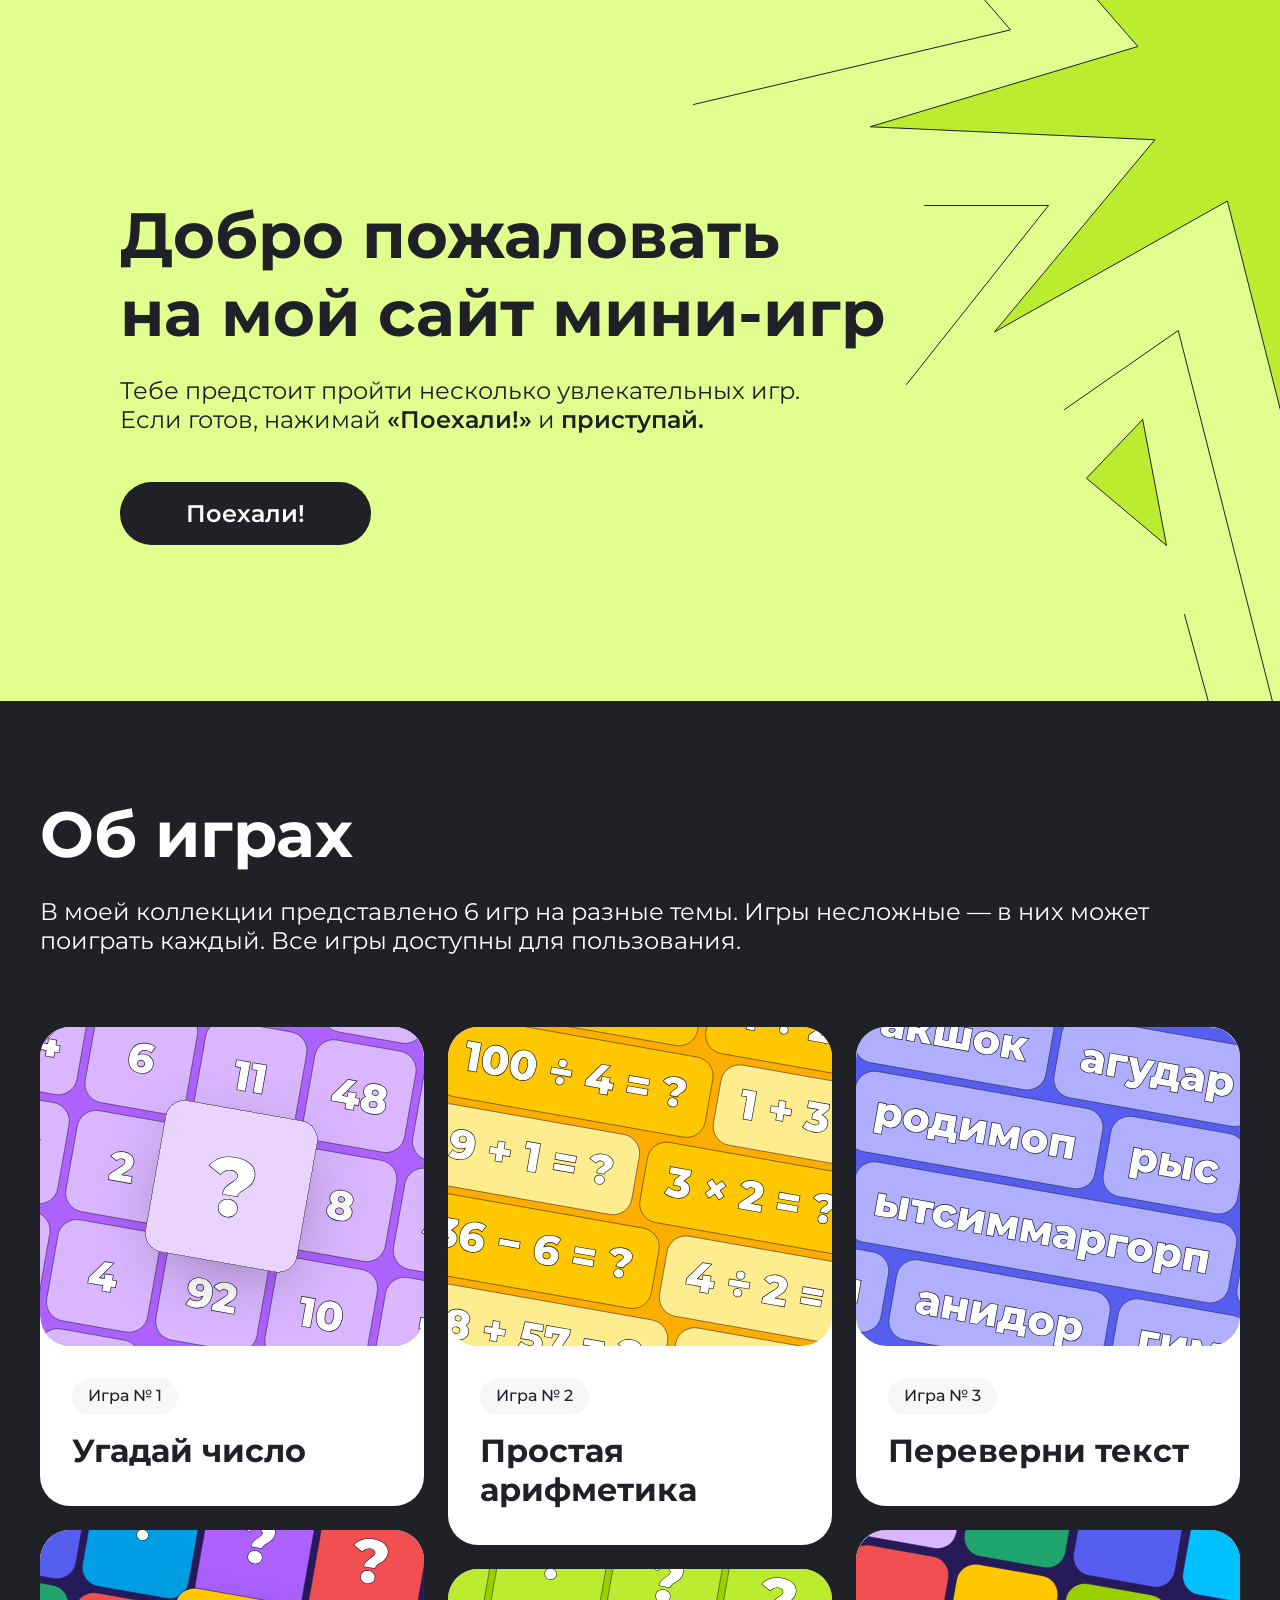
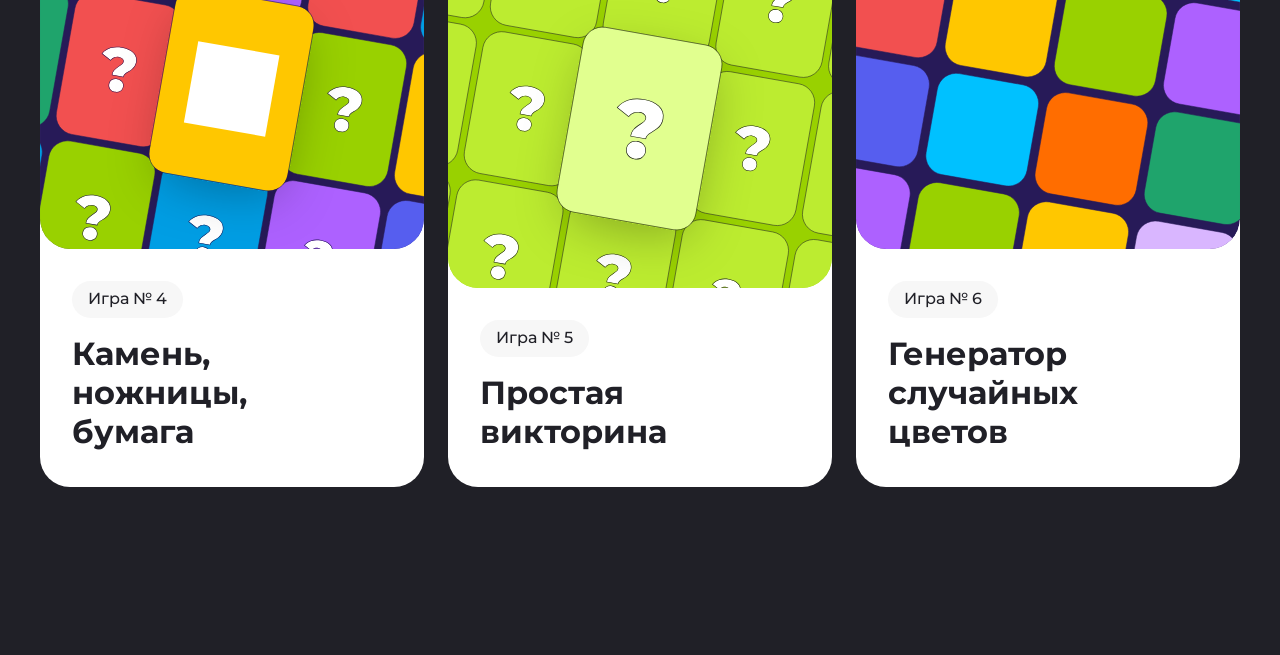
==== index.html @ 5fd83a8b "Add hero and games sections layout" ====
<!doctype html>
<html lang="ru">
  <head>
    <meta charset="UTF-8" />
    <meta name="viewport" content="width=device-width, initial-scale=1.0" />
    <link rel="preconnect" href="https://fonts.googleapis.com" />
    <link rel="preconnect" href="https://fonts.gstatic.com" crossorigin />
    <link href="https://fonts.googleapis.com/css2?family=Montserrat:ital,wght@0,100..900;1,100..900&display=swap" rel="stylesheet" />
    <title>Мини-игры</title>
    <link rel="stylesheet" href="./style.css" />
  </head>
  <body>
    <main>
      <section class="hero">
        <div class="hero__container">
          <h1 class="hero__title">
            Добро пожаловать
            <br />
            на мой сайт мини-игр
          </h1>
          <p class="hero__text">
            Тебе предстоит пройти несколько увлекательных игр. Если готов, нажимай
            <span class="hero__text-accent">«Поехали!»</span>
            и
            <span class="hero__text-accent">приступай.</span>
          </p>
          <a href="#games" class="hero__button">Поехали!</a>
        </div>
      </section>

      <section class="games" id="games">
        <div class="games__container content-center">
          <h2 class="games__title">Об играх</h2>
          <p class="games__description">В моей коллекции представлено 6 игр на разные темы. Игры несложные — в них может поиграть каждый. Все игры доступны для пользования.</p>

          <ul class="games__list">
            <li class="games__item">
              <a href="#game-1" class="games__card">
                <img src="./img/game-1.svg" alt="Угадай число" class="games__card-image" />
                <div class="games__card-info">
                  <p class="games__card-number">Игра № 1</p>
                  <h3 class="games__card-title">Угадай число</h3>
                </div>
              </a>
            </li>

            <li class="games__item">
              <a href="#game-4" class="games__card">
                <img src="./img/game-4.svg" alt="Камень, ножницы, бумага" class="games__card-image" />
                <div class="games__card-info">
                  <p class="games__card-number">Игра № 4</p>
                  <h3 class="games__card-title">
                    Камень,
                    <br />
                    ножницы,
                    <br />
                    бумага
                  </h3>
                </div>
              </a>
            </li>

            <li class="games__item">
              <a href="#game-2" class="games__card">
                <img src="./img/game-2.svg" alt="Простая арифметика" class="games__card-image" />
                <div class="games__card-info">
                  <p class="games__card-number">Игра № 2</p>
                  <h3 class="games__card-title">Простая арифметика</h3>
                </div>
              </a>
            </li>

            <li class="games__item">
              <a href="#game-5" class="games__card">
                <img src="./img/game-5.svg" alt="Простая викторина" class="games__card-image" />
                <div class="games__card-info">
                  <p class="games__card-number">Игра № 5</p>
                  <h3 class="games__card-title">Простая викторина</h3>
                </div>
              </a>
            </li>

            <li class="games__item">
              <a href="#game-3" class="games__card">
                <img src="./img/game-3.svg" alt="Переверни текст" class="games__card-image" />
                <div class="games__card-info">
                  <p class="games__card-number">Игра № 3</p>
                  <h3 class="games__card-title">Переверни текст</h3>
                </div>
              </a>
            </li>

            <li class="games__item">
              <a href="#game-6" class="games__card">
                <img src="./img/game-6.svg" alt="Генератор случайных цветов" class="games__card-image" />
                <div class="games__card-info">
                  <p class="games__card-number">Игра № 6</p>
                  <h3 class="games__card-title">
                    Генератор
                    <br />
                    случайных
                    <br />
                    цветов
                  </h3>
                </div>
              </a>
            </li>
          </ul>
        </div>
      </section>
    </main>
  </body>
</html>
---- style.css ----
@charset "UTF-8";
html {
  scroll-behavior: smooth;
}

* {
  margin: 0;
  padding: 0;
  box-sizing: border-box;
}

body {
  font-family: "Montserrat", Arial, sans-serif;
}

button, input, select, textarea {
  font: inherit;
}

/* Центрирует контент по горизонтали с макс. шириной 1200px */
.content-center {
  padding-left: calc(50% - 600px);
  padding-right: calc(50% - 600px);
}

.hero {
  background-color: #E1FF8F;
  background-image: url(./img/hero-decor.svg);
  background-repeat: no-repeat;
  background-position: right center;
  background-size: auto;
}
.hero__container {
  padding-top: 196px;
  padding-bottom: 156px;
  padding-left: 120px;
}
.hero__title {
  font-weight: 700;
  font-size: 64px;
  color: #202027;
  margin-bottom: 24px;
}
.hero__text {
  font-weight: 400;
  font-size: 24px;
  color: #202027;
  margin-bottom: 48px;
  max-width: 700px;
}
.hero__text-accent {
  font-weight: 600;
}
.hero__button {
  text-decoration: none;
  display: inline-block;
  font-weight: 600;
  font-size: 24px;
  color: #FFFFFF;
  border-radius: 60px;
  background-color: #202027;
  padding: 16px 65px;
  border: 1px solid transparent;
  transition: background-color 0.3s, color 0.3s;
}
.hero__button:hover {
  background-color: #FFFFFF;
  color: #202027;
  border: 1px solid #202027;
}

.games {
  background-color: #202027;
}
.games__container {
  padding-top: 94px;
  padding-bottom: 144px;
}
.games__title {
  font-weight: 700;
  font-size: 64px;
  color: #FFFFFF;
  margin-bottom: 24px;
}
.games__description {
  font-weight: 400;
  font-size: 24px;
  color: #FFFFFF;
  margin-bottom: 72px;
}
.games__list {
  list-style: none;
  -moz-columns: 3;
       columns: 3;
  -moz-column-gap: 24px;
       column-gap: 24px;
}
.games__item {
  border-radius: 30px;
  background-color: #FFFFFF;
  overflow: hidden;
  transition: transform 0.3s;
  margin-bottom: 24px;
  -moz-column-break-inside: avoid;
       break-inside: avoid;
}
.games__item:hover {
  transform: scale(1.05);
}
.games__card {
  text-decoration: none;
  color: inherit;
  display: block;
}
.games__card-image {
  width: 100%;
  display: block;
}
.games__card-info {
  margin: 32px 32px 36px;
}
.games__card-number {
  font-weight: 500;
  font-size: 16px;
  color: #202027;
  background-color: #F7F7F7;
  border-radius: 54px;
  padding: 8px 16px 10px;
  margin-bottom: 16px;
  display: inline-block;
}
.games__card-title {
  font-weight: 700;
  font-size: 32px;
  color: #202027;
}/*# sourceMappingURL=style.css.map */
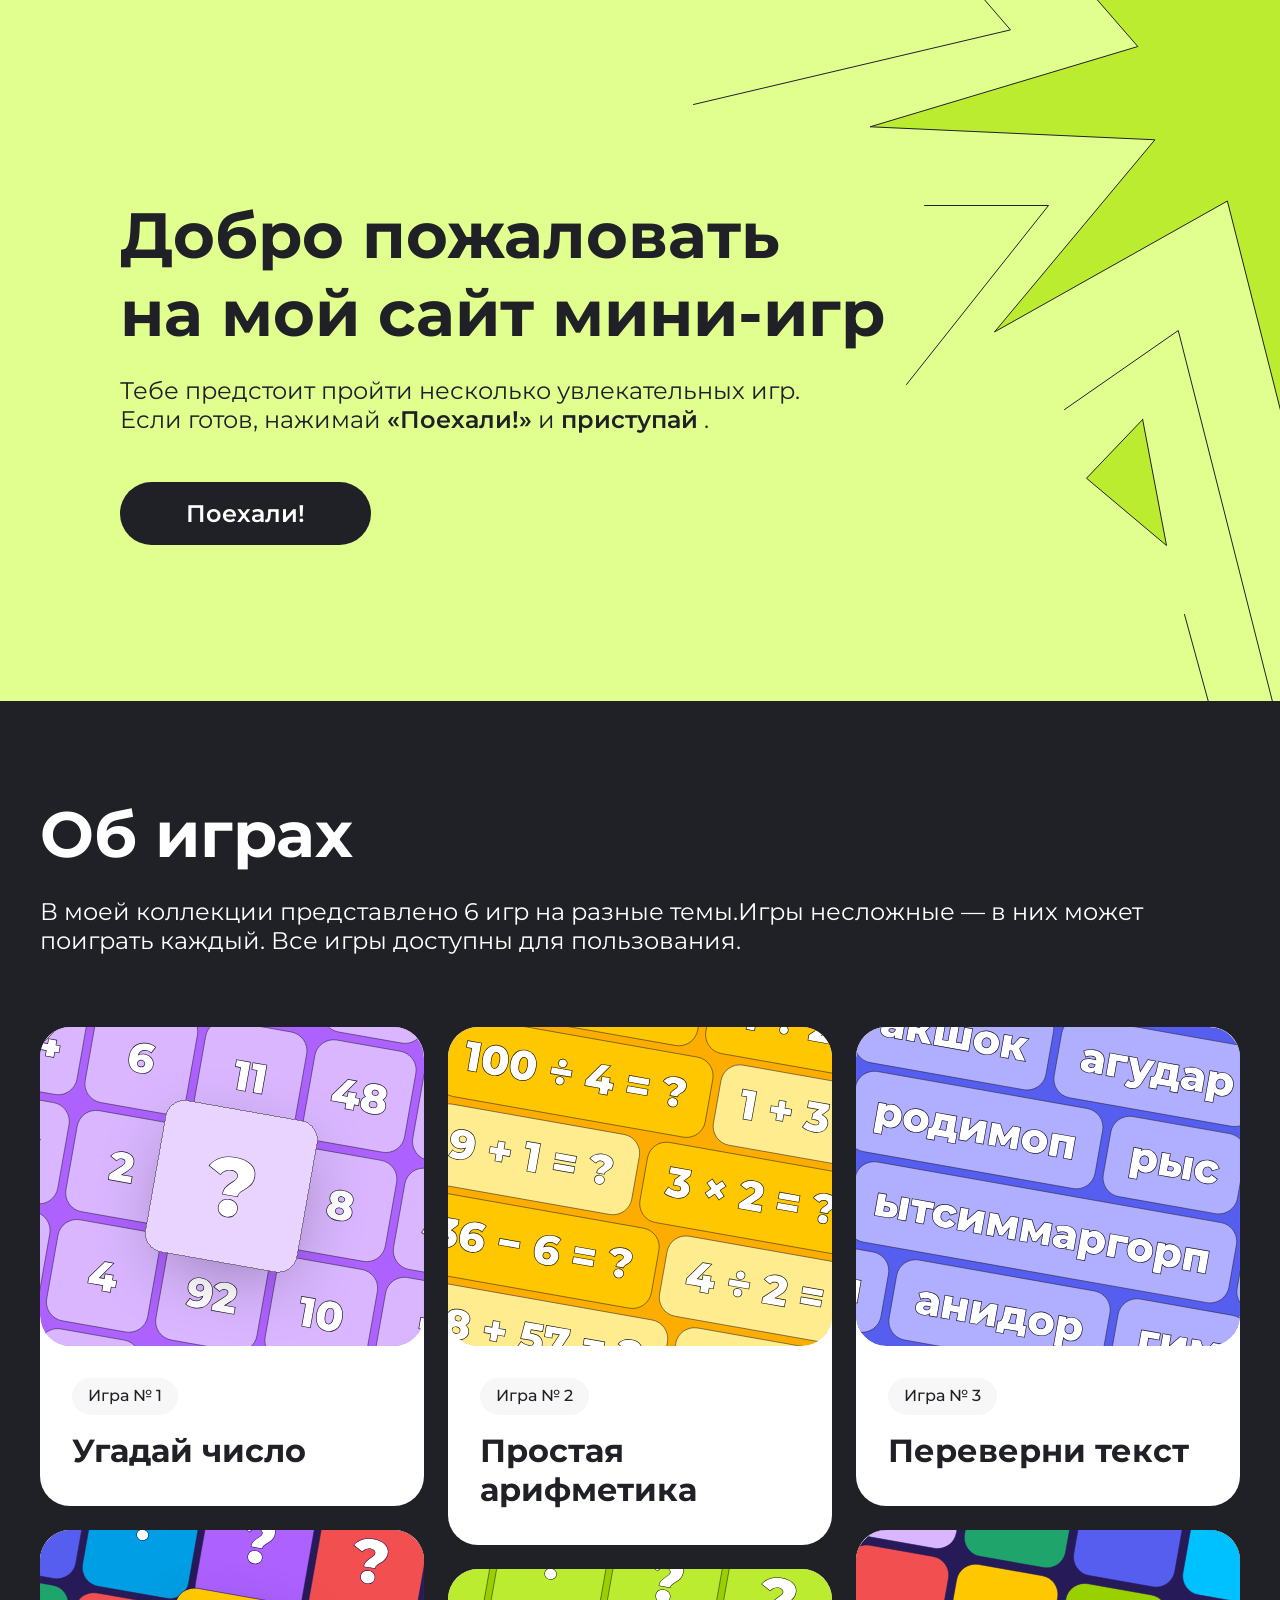
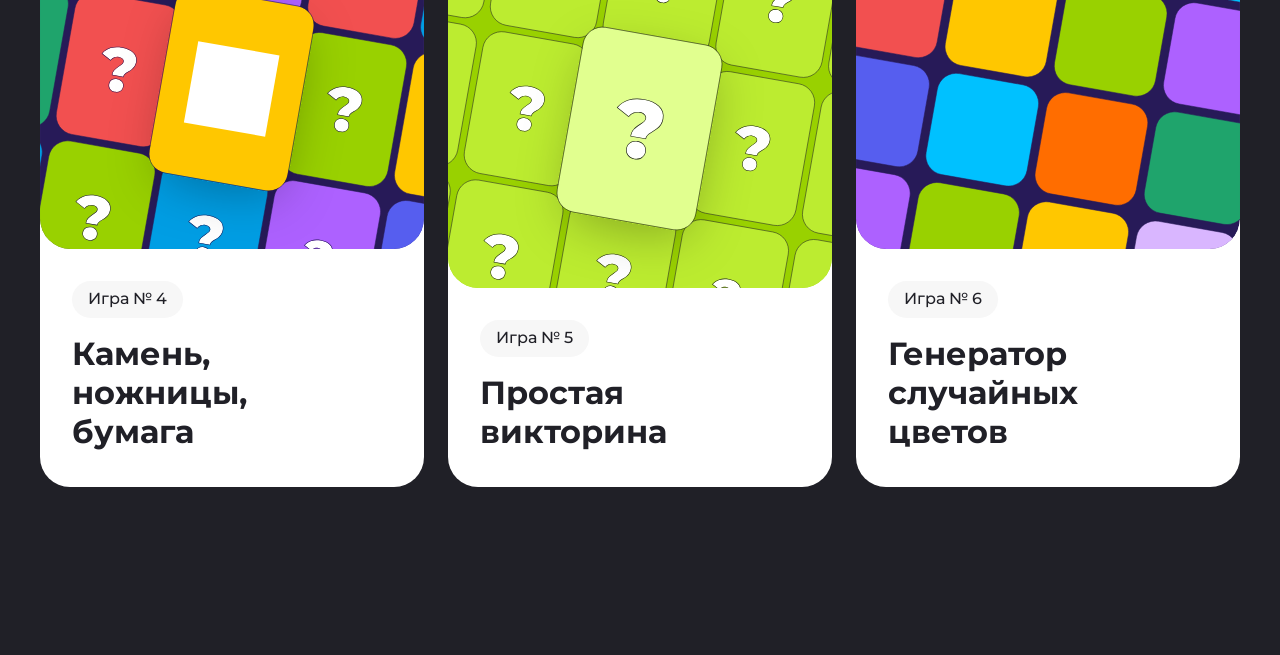
==== commit f1afeab1: "dd hw-2: mobile layout and JS tasks" ====
--- a/index.html
+++ b/index.html
@@ -22,7 +22,8 @@
             Тебе предстоит пройти несколько увлекательных игр. Если готов, нажимай
             <span class="hero__text-accent">«Поехали!»</span>
             и
-            <span class="hero__text-accent">приступай.</span>
+            <span class="hero__text-accent">приступай</span>
+            .
           </p>
           <a href="#games" class="hero__button">Поехали!</a>
         </div>
@@ -31,8 +32,7 @@
       <section class="games" id="games">
         <div class="games__container content-center">
           <h2 class="games__title">Об играх</h2>
-          <p class="games__description">В моей коллекции представлено 6 игр на разные темы. -Игры несложные — в них может поиграть каждый. Все игры доступны для пользования.</p>
+          <p class="games__description">В моей коллекции представлено 6 игр на разные темы.Игры несложные — в них может поиграть каждый. Все игры доступны для пользования.</p>
 
           <ul class="games__list">
             <li class="games__item">
--- a/style.css
+++ b/style.css
@@ -133,4 +133,40 @@
   font-weight: 700;
   font-size: 32px;
   color: #202027;
+}
+
+@media (max-width: 640px) {
+  .hero {
+    background-image: none;
+  }
+  .hero__container {
+    padding-top: 147px;
+    padding-bottom: 182px;
+    padding-left: 10px;
+    padding-right: 10px;
+    text-align: center;
+  }
+  .hero__title {
+    font-size: 40px;
+    max-width: 262px;
+    text-align: center;
+    margin-left: auto;
+    margin-right: auto;
+    line-height: 100%;
+  }
+  .hero__text {
+    font-size: 16px;
+    max-width: 296px;
+    margin: 0 auto 36px;
+    text-align: center;
+    line-height: 100%;
+  }
+  .hero__button {
+    font-size: 16px;
+    padding: 16px 28px;
+    width: 285px;
+  }
+  .games {
+    display: none;
+  }
 }/*# sourceMappingURL=style.css.map */
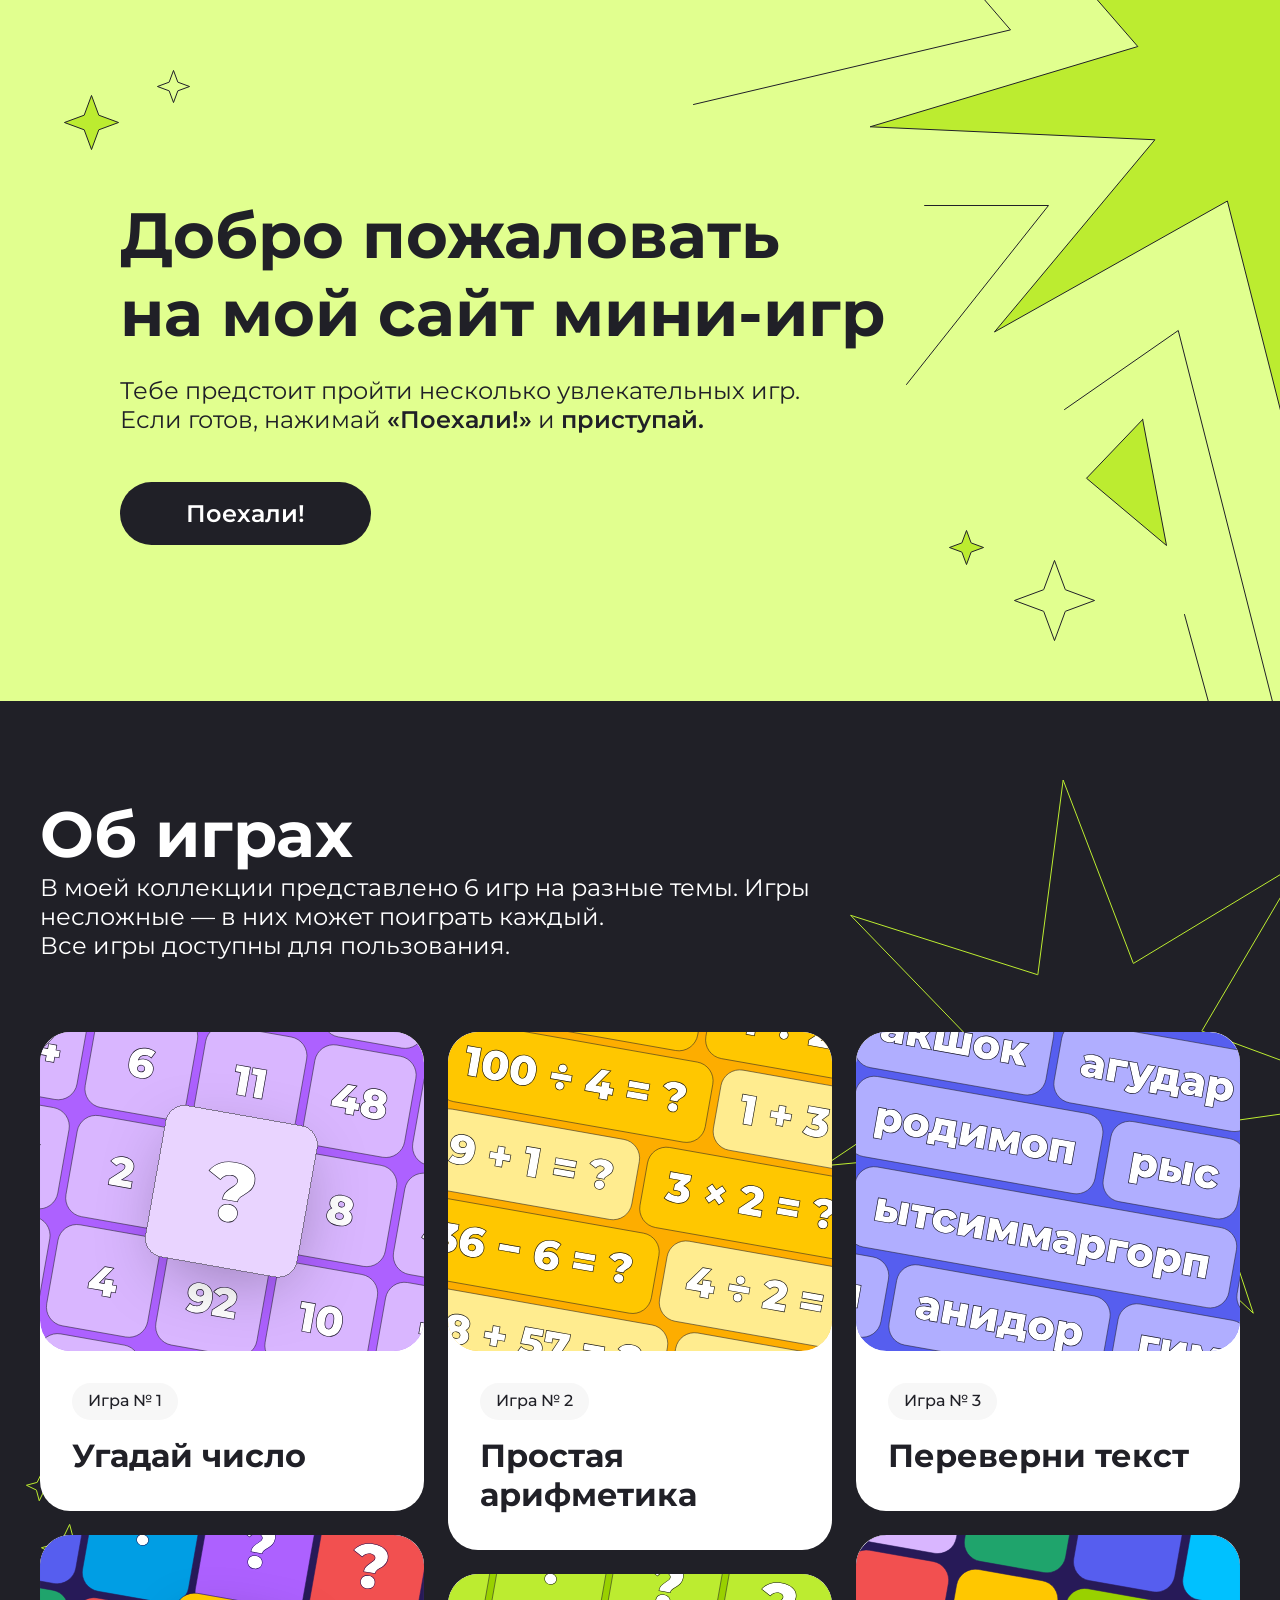
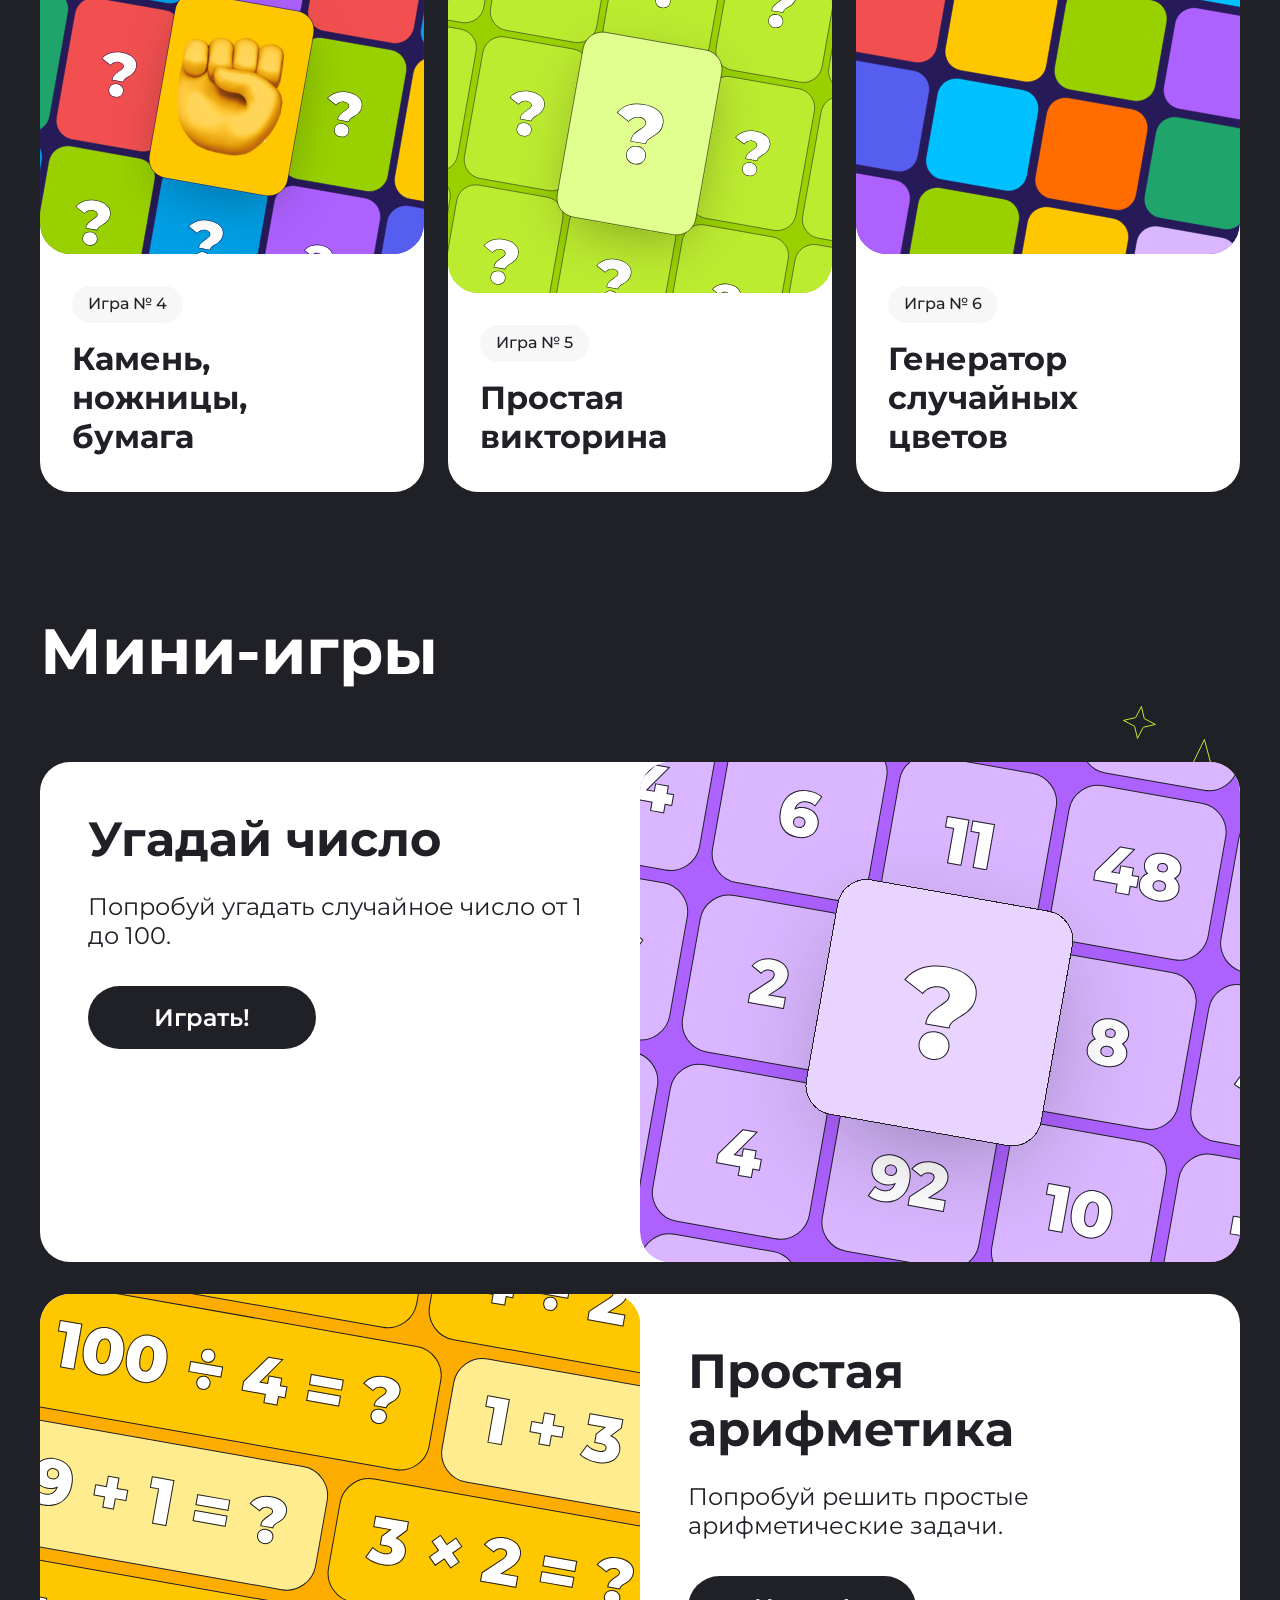
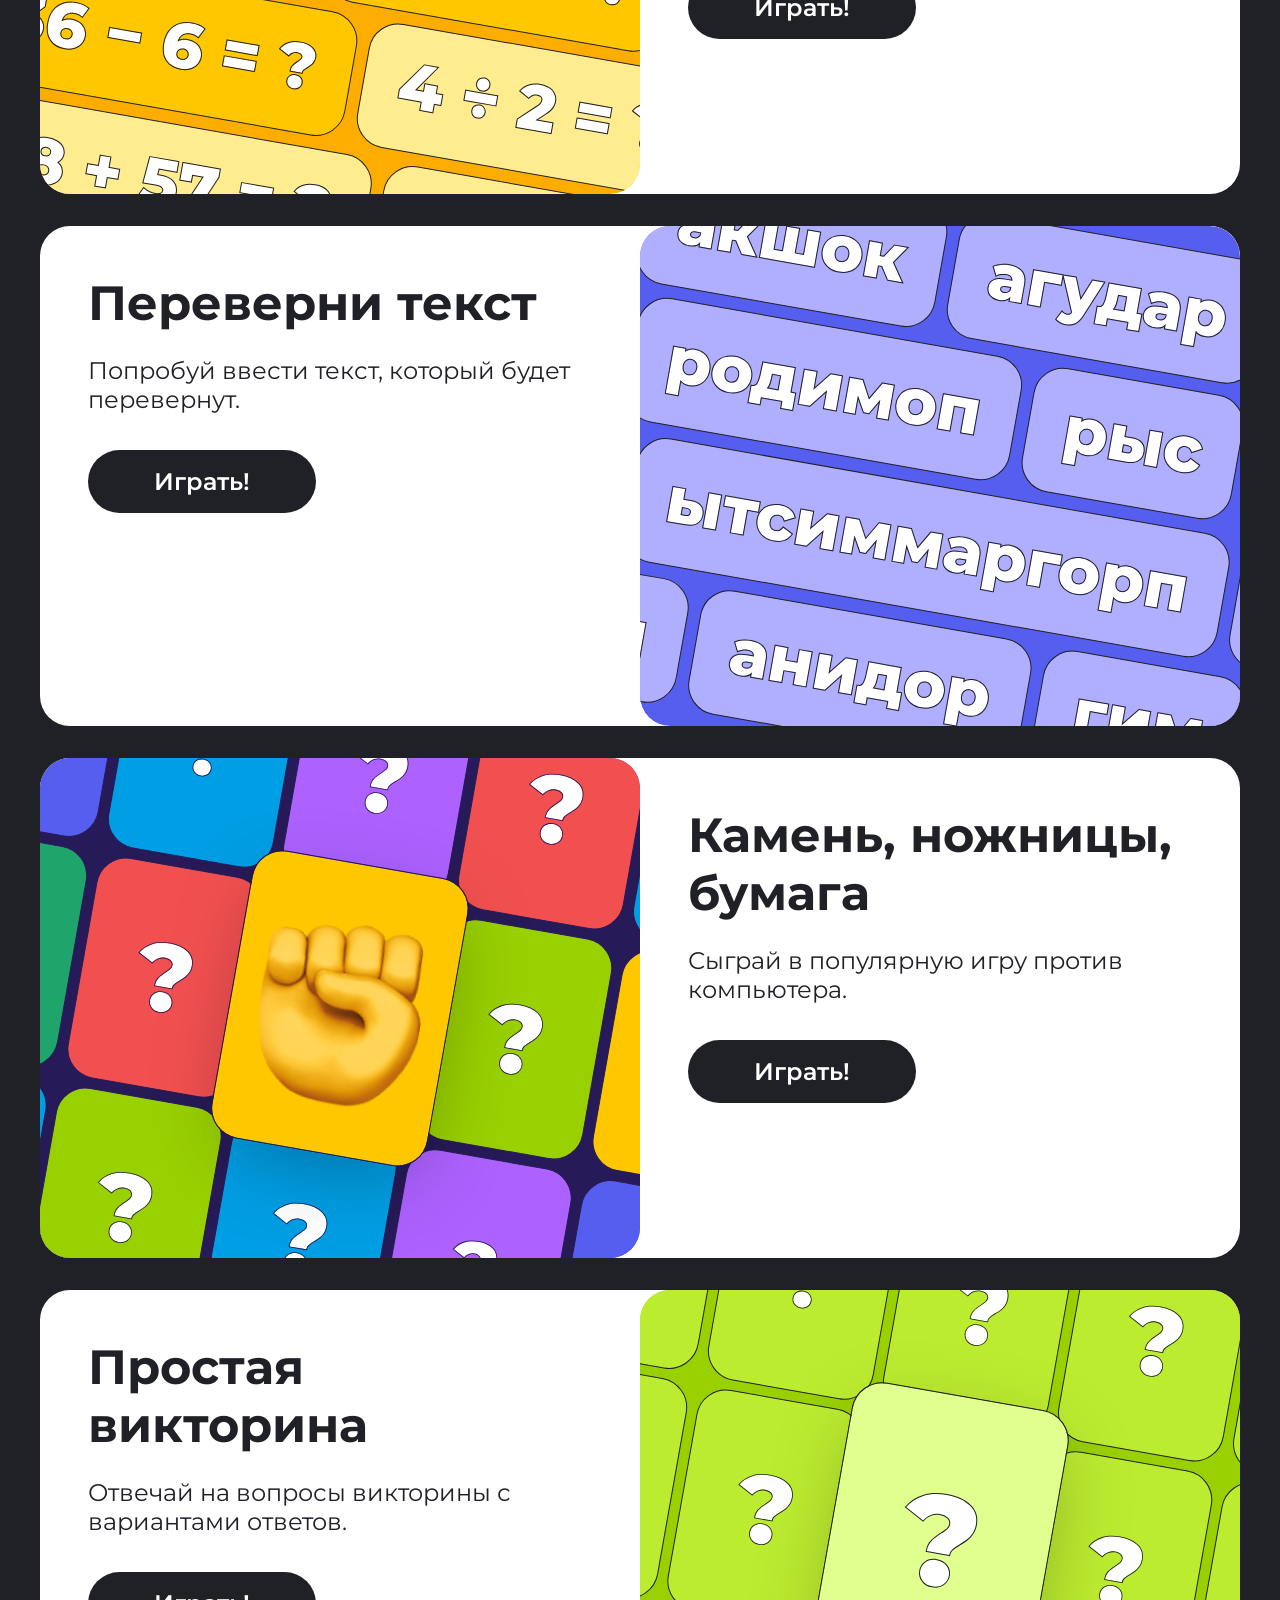
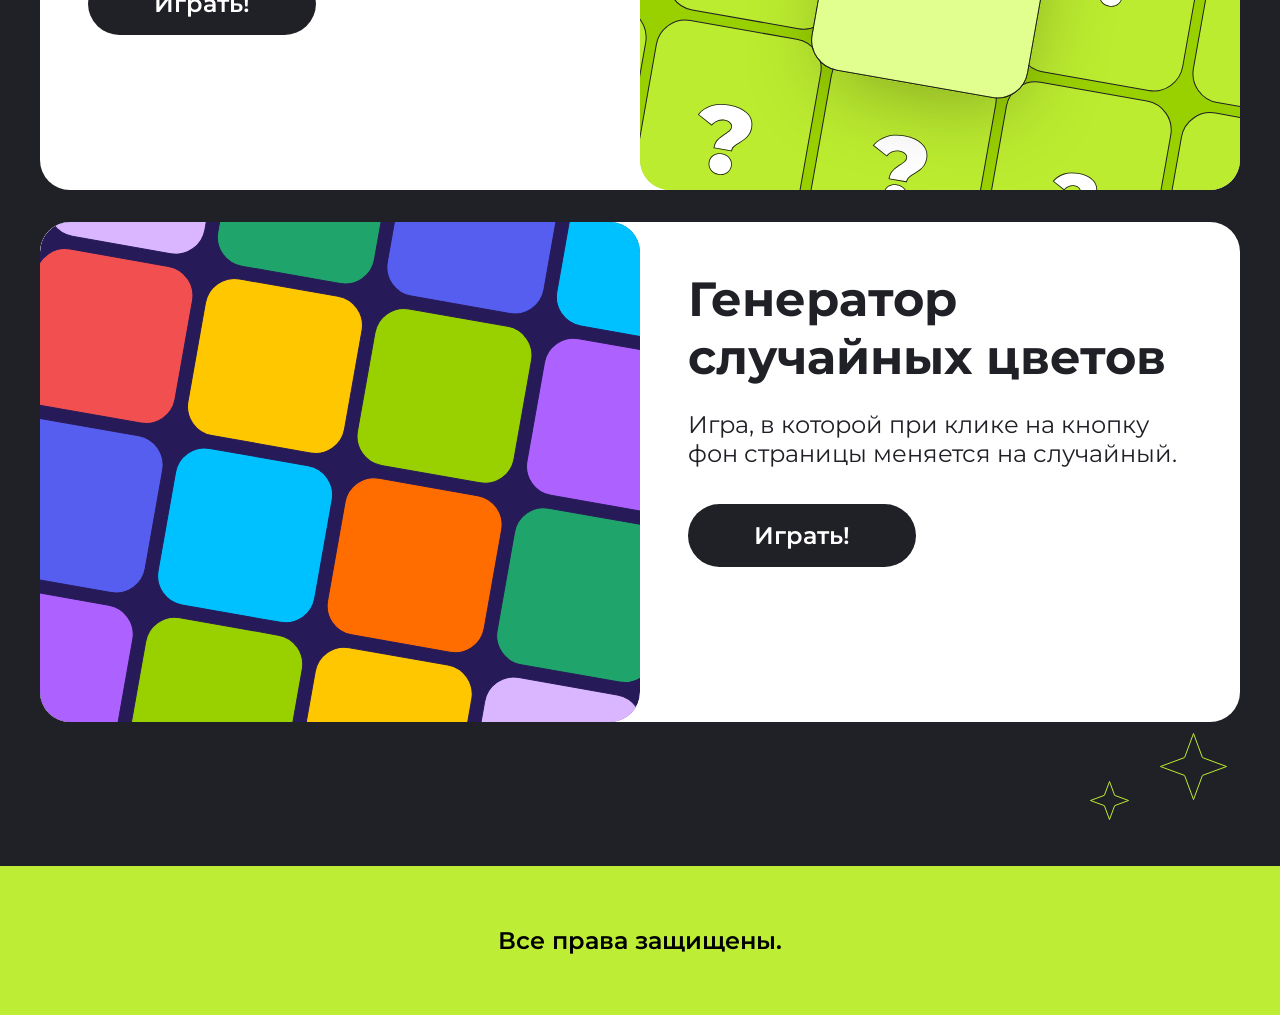
==== commit db5bb2ed: "Add mini-games, footer, decor and JS tasks" ====
--- a/index.html
+++ b/index.html
@@ -12,6 +12,10 @@
   <body>
     <main>
       <section class="hero">
+        <img src="./img/hero-star-top1.svg" class="hero__star hero__star--top-1" alt="" />
+        <img src="./img/hero-star-top2.svg" class="hero__star hero__star--top-2" alt="" />
+        <img src="./img/hero-star-bottom1.svg" class="hero__star hero__star--bottom-1" alt="" />
+        <img src="./img/hero-star-bottom2.svg" class="hero__star hero__star--bottom-2" alt="" />
         <div class="hero__container">
           <h1 class="hero__title">
             Добро пожаловать
@@ -22,17 +26,23 @@
             Тебе предстоит пройти несколько увлекательных игр. Если готов, нажимай
             <span class="hero__text-accent">«Поехали!»</span>
             и
-            <span class="hero__text-accent">приступай</span>
-            .
+            <span class="hero__text-accent">приступай.</span>
           </p>
-          <a href="#games" class="hero__button">Поехали!</a>
+          <a href="#games" class="button">Поехали!</a>
         </div>
       </section>
 
       <section class="games" id="games">
+        <img src="./img/games-star-big.svg" class="games__star games__star--big" alt="" />
+        <img src="./img/games-star-1.svg" class="games__star games__star--small-1" alt="" />
+        <img src="./img/games-star-2.svg" class="games__star games__star--small-2" alt="" />
         <div class="games__container content-center">
           <h2 class="games__title">Об играх</h2>
-          <p class="games__description">В моей коллекции представлено 6 игр на разные темы.Игры несложные — в них может поиграть каждый. Все игры доступны для пользования.</p>
+          <p class="games__description">
+            В моей коллекции представлено 6 игр на разные темы. Игры несложные — в них может поиграть каждый.
+            <br />
+            Все игры доступны для пользования.
+          </p>
 
           <ul class="games__list">
             <li class="games__item">
@@ -48,6 +58,7 @@
             <li class="games__item">
               <a href="#game-4" class="games__card">
                 <img src="./img/game-4.svg" alt="Камень, ножницы, бумага" class="games__card-image" />
+                <img src="./img/fist.png" alt="" class="fist fist--games">
                 <div class="games__card-info">
                   <p class="games__card-number">Игра № 4</p>
                   <h3 class="games__card-title">
@@ -105,10 +116,92 @@
                   </h3>
                 </div>
               </a>
+            </li>
+          </ul>
+        </div>
+      </section>
+
+      <section class="mini-games">
+        <img src="./img/mini-games-star-top1.svg" class="mini-games__star mini-games__star--top-1" alt="" />
+        <img src="./img/mini-games-star-top2.svg" class="mini-games__star mini-games__star--top-2" alt="" />
+        <img src="./img/mini-games-star-bottom1.svg" class="mini-games__star mini-games__star--bottom-1" alt="" />
+        <img src="./img/mini-games-star-bottom2.svg" class="mini-games__star mini-games__star--bottom-2" alt="" />
+        <div class="mini-games__container content-center">
+          <h2 class="mini-games__title">Мини-игры</h2>
+          <ul class="mini-games__list">
+            <li class="mini-games__item">
+              <article class="mini-games__card mini-games__card--reversed" id="game-1">
+                <img src="./img/mini-games-1.svg" alt="Угадай число" class="mini-games__image" />
+                <div class="mini-games__info">
+                  <h3 class="mini-games__card-title">Угадай число</h3>
+                  <p class="mini-games__description">Попробуй угадать случайное число от 1 до 100.</p>
+                  <a href="#" class="button">Играть!</a>
+                </div>
+              </article>
+            </li>
+
+            <li class="mini-games__item">
+              <article class="mini-games__card" id="game-2">
+                <img src="./img/mini-games-2.svg" alt="Простая арифметика" class="mini-games__image" />
+                <div class="mini-games__info">
+                  <h3 class="mini-games__card-title">Простая арифметика</h3>
+                  <p class="mini-games__description">Попробуй решить простые арифметические задачи.</p>
+                  <a href="#" class="button">Играть!</a>
+                </div>
+              </article>
+            </li>
+
+            <li class="mini-games__item">
+              <article class="mini-games__card mini-games__card--reversed" id="game-3">
+                <img src="./img/mini-games-3.svg" alt="Переверни текст" class="mini-games__image" />
+                <div class="mini-games__info">
+                  <h3 class="mini-games__card-title">Переверни текст</h3>
+                  <p class="mini-games__description">Попробуй ввести текст, который будет перевернут.</p>
+                  <a href="#" class="button">Играть!</a>
+                </div>
+              </article>
+            </li>
+
+            <li class="mini-games__item">
+              <article class="mini-games__card" id="game-4">
+                <img src="./img/mini-games-4.svg" alt="Камень, ножницы, бумага" class="mini-games__image" />
+                <img src="./img/fist.png" alt="" class="fist fist--mini-games">
+                <div class="mini-games__info">
+                  <h3 class="mini-games__card-title">Камень, ножницы, бумага</h3>
+                  <p class="mini-games__description">Сыграй в популярную игру против компьютера.</p>
+                  <a href="#" class="button">Играть!</a>
+                </div>
+              </article>
+            </li>
+
+            <li class="mini-games__item">
+              <article class="mini-games__card mini-games__card--reversed" id="game-5">
+                <img src="./img/mini-games-5.svg" alt="Простая викторина" class="mini-games__image" />
+                <div class="mini-games__info">
+                  <h3 class="mini-games__card-title">Простая викторина</h3>
+                  <p class="mini-games__description">Отвечай на вопросы викторины с вариантами ответов.</p>
+                  <a href="#" class="button">Играть!</a>
+                </div>
+              </article>
+            </li>
+
+            <li class="mini-games__item">
+              <article class="mini-games__card" id="game-6">
+                <img src="./img/mini-games-6.svg" alt="Генератор случайных цветов" class="mini-games__image" />
+                <div class="mini-games__info">
+                  <h3 class="mini-games__card-title">Генератор случайных цветов</h3>
+                  <p class="mini-games__description">Игра, в которой при клике на кнопку фон страницы меняется на случайный.</p>
+                  <a href="#" class="button">Играть!</a>
+                </div>
+              </article>
             </li>
           </ul>
         </div>
       </section>
     </main>
+
+    <footer class="footer">
+      <p class="footer__copyright">Все права защищены.</p>
+    </footer>
   </body>
 </html>
--- a/style.css
+++ b/style.css
@@ -24,12 +24,32 @@
 }
 
 .hero {
+  position: relative;
   background-color: #E1FF8F;
   background-image: url(./img/hero-decor.svg);
   background-repeat: no-repeat;
   background-position: right center;
   background-size: auto;
 }
+.hero__star {
+  position: absolute;
+}
+.hero__star--top-1 {
+  top: 94px;
+  left: 63px;
+}
+.hero__star--top-2 {
+  top: 69px;
+  left: 156px;
+}
+.hero__star--bottom-1 {
+  bottom: 135px;
+  left: 948px;
+}
+.hero__star--bottom-2 {
+  bottom: 59px;
+  left: 1013px;
+}
 .hero__container {
   padding-top: 196px;
   padding-bottom: 156px;
@@ -51,7 +71,8 @@
 .hero__text-accent {
   font-weight: 600;
 }
-.hero__button {
+
+.button {
   text-decoration: none;
   display: inline-block;
   font-weight: 600;
@@ -63,26 +84,44 @@
   border: 1px solid transparent;
   transition: background-color 0.3s, color 0.3s;
 }
-.hero__button:hover {
+.button:hover {
   background-color: #FFFFFF;
   color: #202027;
   border: 1px solid #202027;
 }
 
 .games {
+  overflow: hidden;
+  position: relative;
   background-color: #202027;
+}
+.games__star {
+  position: absolute;
+}
+.games__star--big {
+  top: 77px;
+  right: 0px;
+  z-index: 0;
+}
+.games__star--small-1 {
+  top: 770px;
+  left: 25px;
+}
+.games__star--small-2 {
+  top: 822px;
+  left: 40px;
 }
 .games__container {
   padding-top: 94px;
-  padding-bottom: 144px;
+  padding-bottom: 96px;
 }
 .games__title {
   font-weight: 700;
   font-size: 64px;
   color: #FFFFFF;
-  margin-bottom: 24px;
 }
 .games__description {
+  max-width: 770px;
   font-weight: 400;
   font-size: 24px;
   color: #FFFFFF;
@@ -96,6 +135,8 @@
        column-gap: 24px;
 }
 .games__item {
+  position: relative;
+  z-index: 1;
   border-radius: 30px;
   background-color: #FFFFFF;
   overflow: hidden;
@@ -111,6 +152,7 @@
   text-decoration: none;
   color: inherit;
   display: block;
+  position: relative;
 }
 .games__card-image {
   width: 100%;
@@ -133,6 +175,101 @@
   font-weight: 700;
   font-size: 32px;
   color: #202027;
+}
+
+.mini-games {
+  position: relative;
+  background-color: #202027;
+  padding-bottom: 144px;
+}
+.mini-games__star {
+  position: absolute;
+}
+.mini-games__star--top-1 {
+  top: 93px;
+  right: 123px;
+}
+.mini-games__star--top-2 {
+  top: 126px;
+  right: 44px;
+}
+.mini-games__star--bottom-1 {
+  bottom: 45px;
+  right: 150px;
+}
+.mini-games__star--bottom-2 {
+  bottom: 65px;
+  right: 52px;
+}
+.mini-games__title {
+  font-weight: 700;
+  font-size: 64px;
+  padding-bottom: 72px;
+  color: #FFFFFF;
+}
+.mini-games__list {
+  display: flex;
+  flex-direction: column;
+  gap: 32px;
+  list-style: none;
+}
+.mini-games__card {
+  display: flex;
+  background-color: #FFFFFF;
+  border-radius: 30px;
+  overflow: hidden;
+  height: 500px;
+  position: relative;
+}
+.mini-games__card-title {
+  color: #202027;
+  font-weight: 700;
+  font-size: 48px;
+  margin-bottom: 24px;
+}
+.mini-games__card--reversed {
+  flex-direction: row-reverse;
+}
+.mini-games__image {
+  flex: 0 0 600px;
+  height: 100%;
+  display: block;
+  -o-object-fit: cover;
+     object-fit: cover;
+}
+.mini-games__info {
+  flex: 0 0 600px;
+  padding: 48px;
+}
+.mini-games__description {
+  color: #202027;
+  font-weight: 400;
+  font-size: 24px;
+  margin-bottom: 36px;
+}
+
+.fist {
+  position: absolute;
+}
+.fist--mini-games {
+  top: 140px;
+  left: 185px;
+  width: 230px;
+}
+.fist--games {
+  top: 85px;
+  left: 115px;
+  width: 150px;
+}
+
+.footer {
+  background-color: #BDED35;
+  padding: 60px 0;
+}
+.footer__copyright {
+  font-weight: 600;
+  font-size: 24px;
+  text-align: center;
 }
 
 @media (max-width: 640px) {
@@ -161,11 +298,6 @@
     text-align: center;
     line-height: 100%;
   }
-  .hero__button {
-    font-size: 16px;
-    padding: 16px 28px;
-    width: 285px;
-  }
   .games {
     display: none;
   }
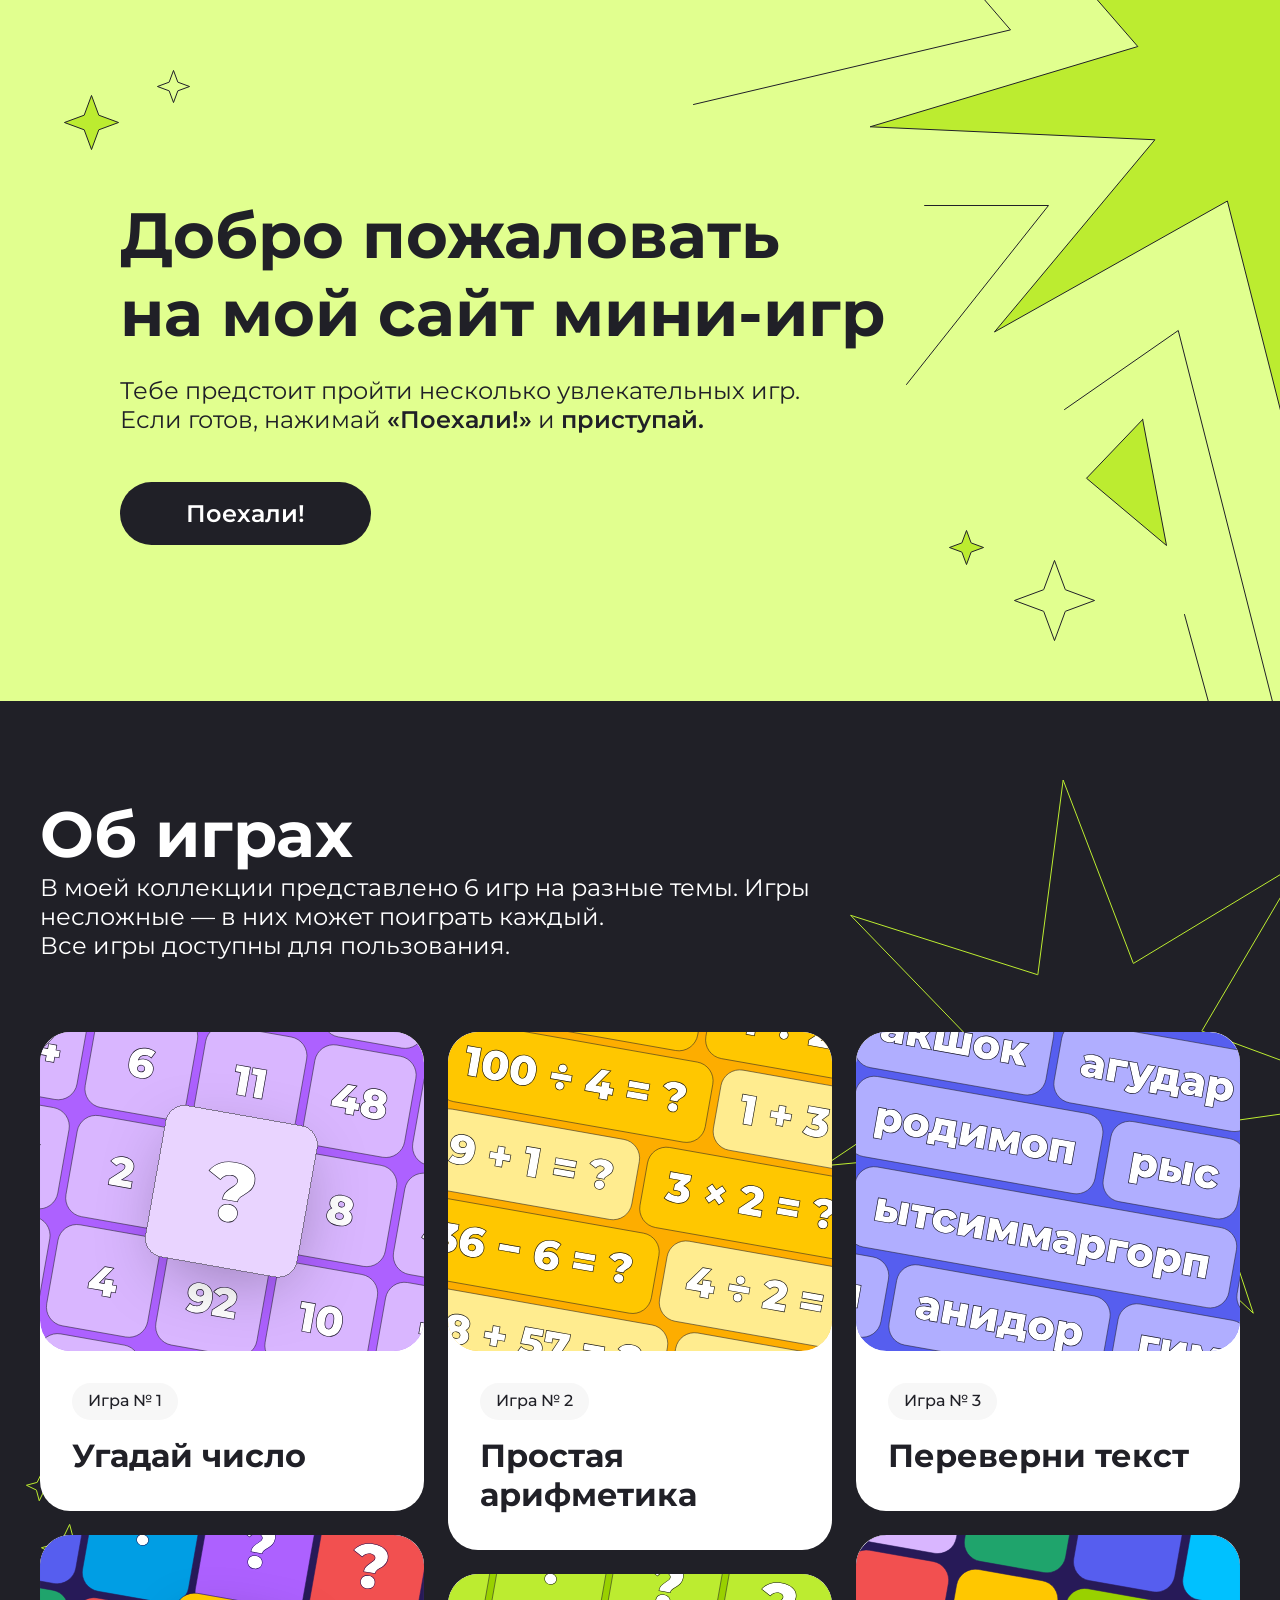
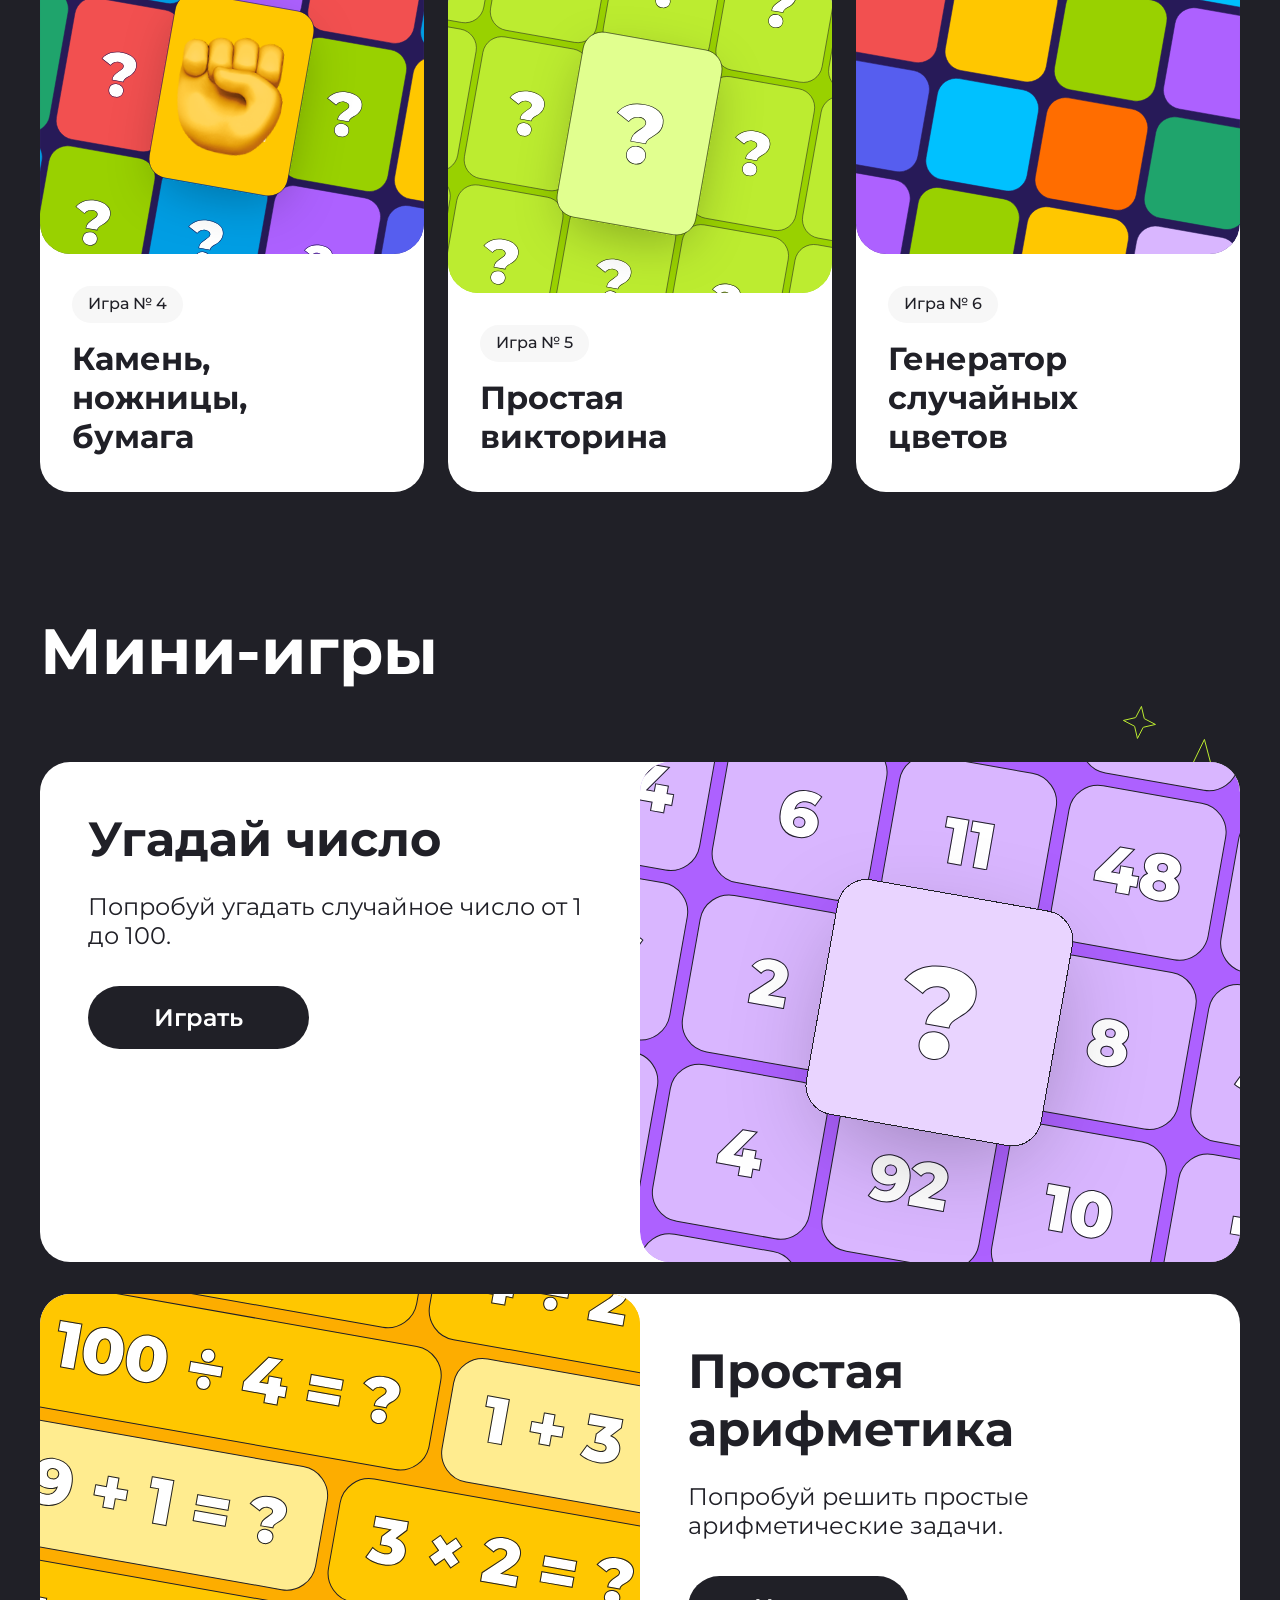
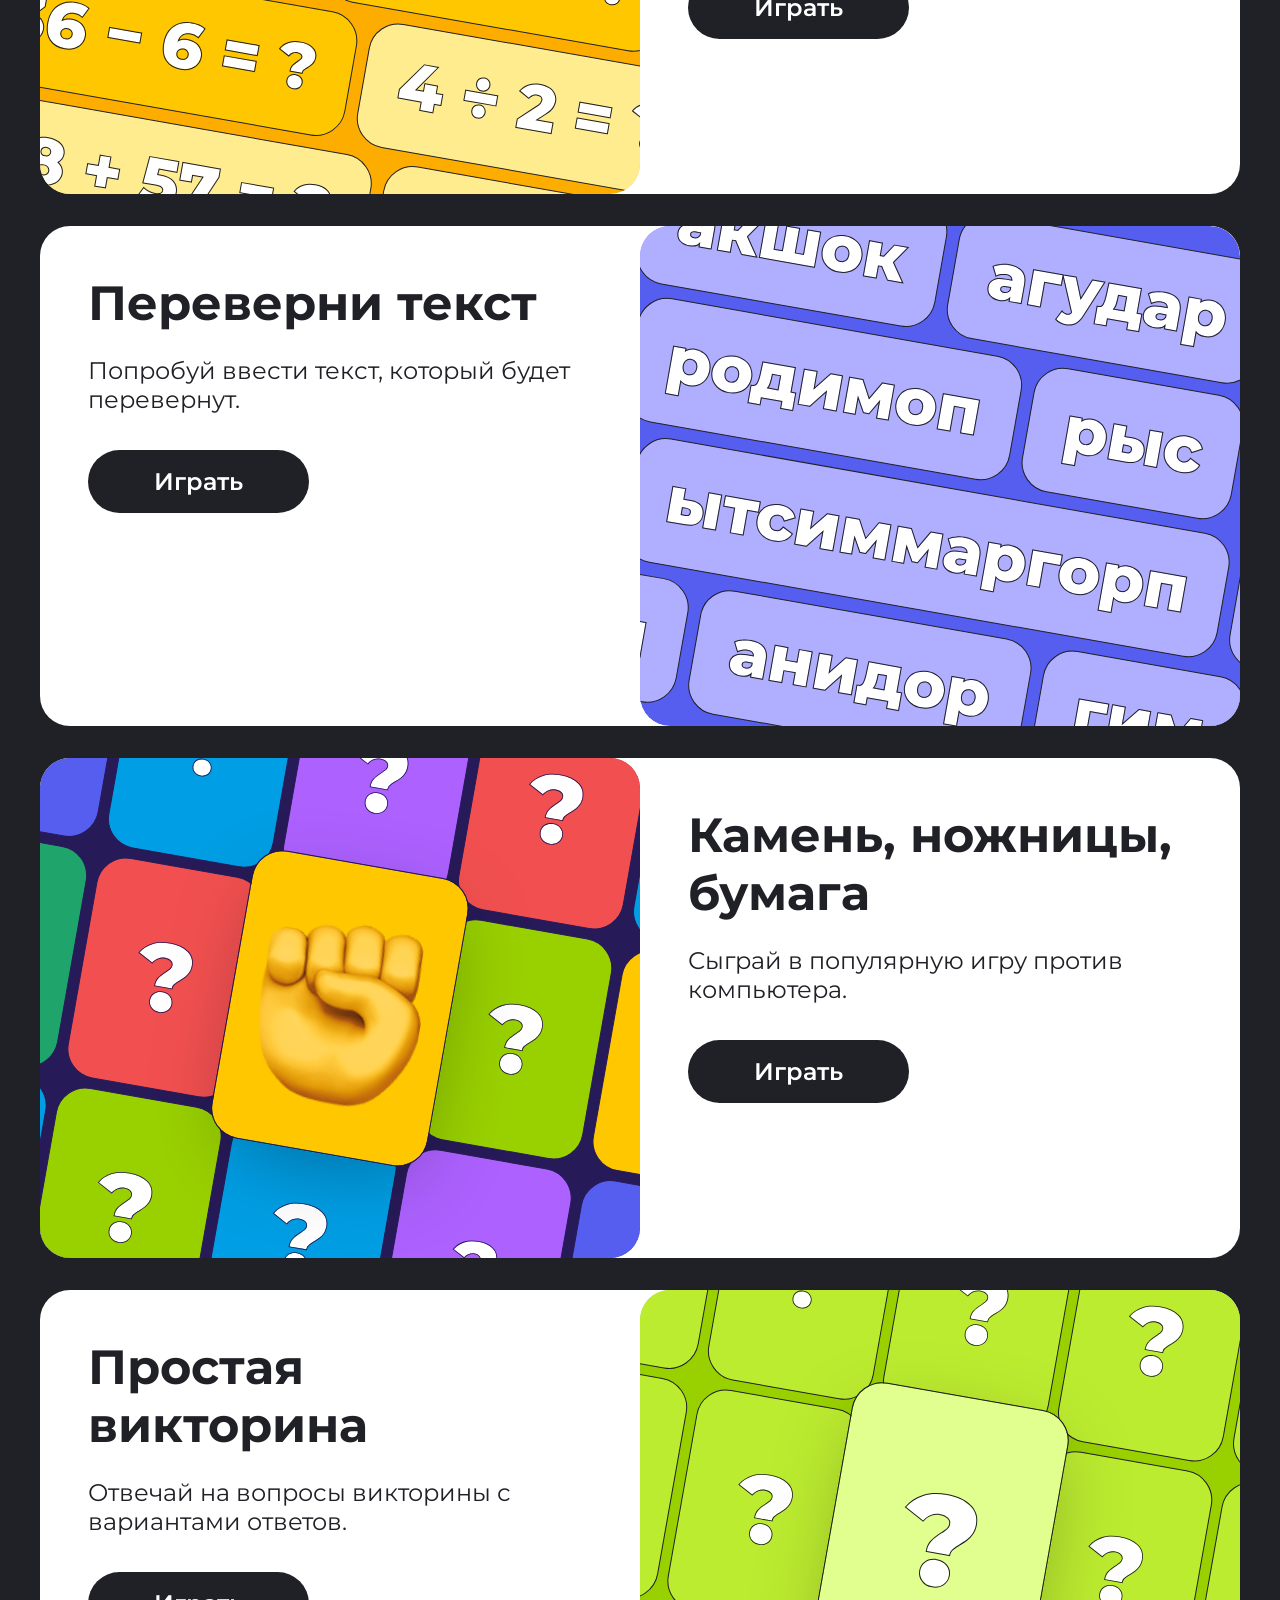
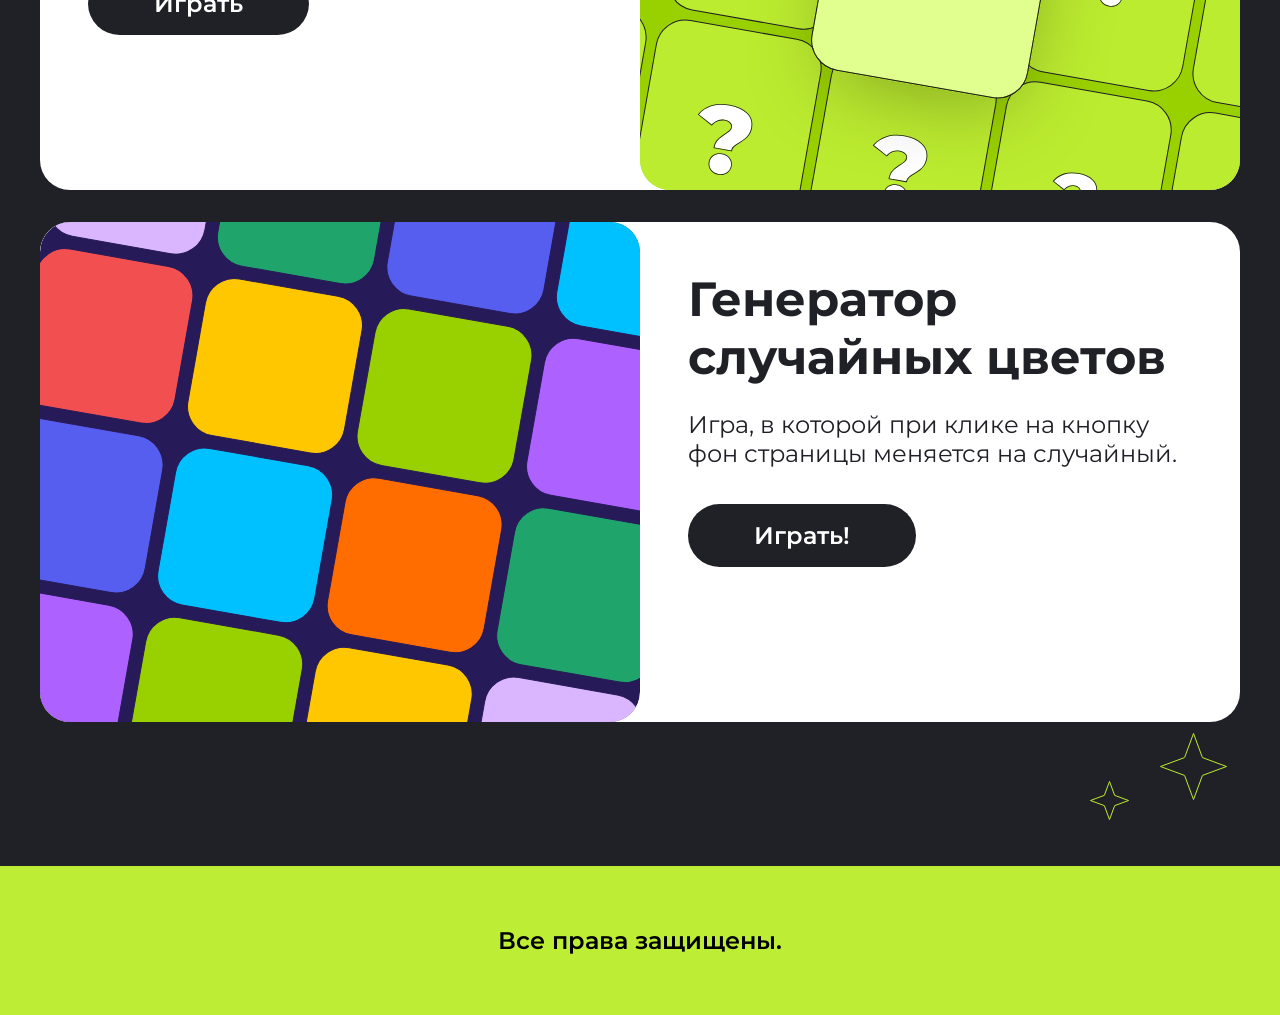
==== commit 7a298534: "Add JS tasks and Rock Paper Scissors game for lesson 8" ====
--- a/index.html
+++ b/index.html
@@ -58,7 +58,7 @@
             <li class="games__item">
               <a href="#game-4" class="games__card">
                 <img src="./img/game-4.svg" alt="Камень, ножницы, бумага" class="games__card-image" />
-                <img src="./img/fist.png" alt="" class="fist fist--games">
+                <img src="./img/fist.png" alt="" class="fist fist--games" />
                 <div class="games__card-info">
                   <p class="games__card-number">Игра № 4</p>
                   <h3 class="games__card-title">
@@ -135,7 +135,7 @@
                 <div class="mini-games__info">
                   <h3 class="mini-games__card-title">Угадай число</h3>
                   <p class="mini-games__description">Попробуй угадать случайное число от 1 до 100.</p>
-                  <a href="#" class="button">Играть!</a>
+                  <button onclick="playGuessNumber()" class="button">Играть</button>
                 </div>
               </article>
             </li>
@@ -146,7 +146,7 @@
                 <div class="mini-games__info">
                   <h3 class="mini-games__card-title">Простая арифметика</h3>
                   <p class="mini-games__description">Попробуй решить простые арифметические задачи.</p>
-                  <a href="#" class="button">Играть!</a>
+                  <button onclick="playArithmetic()" class="button">Играть</button>
                 </div>
               </article>
             </li>
@@ -157,7 +157,7 @@
                 <div class="mini-games__info">
                   <h3 class="mini-games__card-title">Переверни текст</h3>
                   <p class="mini-games__description">Попробуй ввести текст, который будет перевернут.</p>
-                  <a href="#" class="button">Играть!</a>
+                  <button onclick="playReverseText()" class="button">Играть</button>
                 </div>
               </article>
             </li>
@@ -165,11 +165,11 @@
             <li class="mini-games__item">
               <article class="mini-games__card" id="game-4">
                 <img src="./img/mini-games-4.svg" alt="Камень, ножницы, бумага" class="mini-games__image" />
-                <img src="./img/fist.png" alt="" class="fist fist--mini-games">
+                <img src="./img/fist.png" alt="" class="fist fist--mini-games" />
                 <div class="mini-games__info">
                   <h3 class="mini-games__card-title">Камень, ножницы, бумага</h3>
                   <p class="mini-games__description">Сыграй в популярную игру против компьютера.</p>
-                  <a href="#" class="button">Играть!</a>
+                  <button onclick="playRockPaperScissors()" class="button">Играть</button>
                 </div>
               </article>
             </li>
@@ -180,7 +180,7 @@
                 <div class="mini-games__info">
                   <h3 class="mini-games__card-title">Простая викторина</h3>
                   <p class="mini-games__description">Отвечай на вопросы викторины с вариантами ответов.</p>
-                  <a href="#" class="button">Играть!</a>
+                  <button onclick="playQuiz()" class="button">Играть</button>
                 </div>
               </article>
             </li>
@@ -203,5 +203,10 @@
     <footer class="footer">
       <p class="footer__copyright">Все права защищены.</p>
     </footer>
+    <script src="./games/quiz.js"></script>
+    <script src="./games/guess-number.js"></script>
+    <script src="./games/arithmetic.js"></script>
+    <script src="./games/reverse-text.js"></script>
+    <script src="./games/rock-paper-scissors.js"></script>
   </body>
 </html>
--- a/style.css
+++ b/style.css
@@ -301,4 +301,124 @@
   .games {
     display: none;
   }
+}
+@media (max-width: 640px) and (max-width: 640px) {
+  .content-center {
+    padding-left: 16px;
+    padding-right: 16px;
+  }
+  .hero {
+    background-image: url(./img/hero-decor-mobile.svg);
+    background-position: right top;
+    background-size: 160px auto;
+    background-repeat: no-repeat;
+  }
+  .hero__star {
+    position: absolute;
+  }
+  .hero__star--top-1 {
+    top: 97px;
+    left: 37px;
+    width: 35px;
+  }
+  .hero__star--top-2 {
+    top: 64px;
+    left: 91px;
+    width: 21px;
+  }
+  .hero__star--bottom-1 {
+    bottom: 125px;
+    left: 272px;
+    width: 18px;
+  }
+  .hero__star--bottom-2 {
+    bottom: 79px;
+    left: 304px;
+    width: 39px;
+  }
+  .hero__container {
+    padding-top: 147px;
+    padding-bottom: 182px;
+    padding-left: 10px;
+    padding-right: 10px;
+    text-align: center;
+  }
+  .hero__title {
+    font-size: 40px;
+    max-width: 262px;
+    text-align: center;
+    margin-left: auto;
+    margin-right: auto;
+    line-height: 100%;
+  }
+  .hero__text {
+    font-size: 16px;
+    max-width: 296px;
+    margin: 0 auto 36px;
+    text-align: center;
+    line-height: 100%;
+  }
+  .hero__button {
+    font-size: 16px;
+    padding: 16px 28px;
+    width: 285px;
+  }
+  .button {
+    display: block;
+    width: 285px;
+    padding: 12px 0;
+    text-align: center;
+    margin: 0 auto;
+  }
+  .games {
+    display: none;
+  }
+  .mini-games {
+    padding-top: 49px;
+    padding-bottom: 10px;
+  }
+  .mini-games__star {
+    display: none;
+  }
+  .mini-games__title {
+    font-size: 40px;
+    padding-bottom: 48px;
+  }
+  .mini-games__card {
+    flex-direction: column;
+    height: auto;
+  }
+  .mini-games__card-title {
+    font-size: 32px;
+    margin-bottom: 16px;
+  }
+  .mini-games__card--reversed {
+    flex-direction: column;
+  }
+  .mini-games__image {
+    flex: none;
+    width: 100%;
+    height: 285px;
+    -o-object-fit: cover;
+       object-fit: cover;
+  }
+  .mini-games__info {
+    flex: none;
+    padding: 32px;
+  }
+  .mini-games__description {
+    font-size: 16px;
+    margin-bottom: 32px;
+  }
+  .fist--mini-games {
+    top: 80px;
+    left: 105px;
+    width: 130px;
+  }
+  .footer {
+    padding: 40px 0;
+  }
+  .footer__copyright {
+    font-size: 16px;
+  }
 }/*# sourceMappingURL=style.css.map */
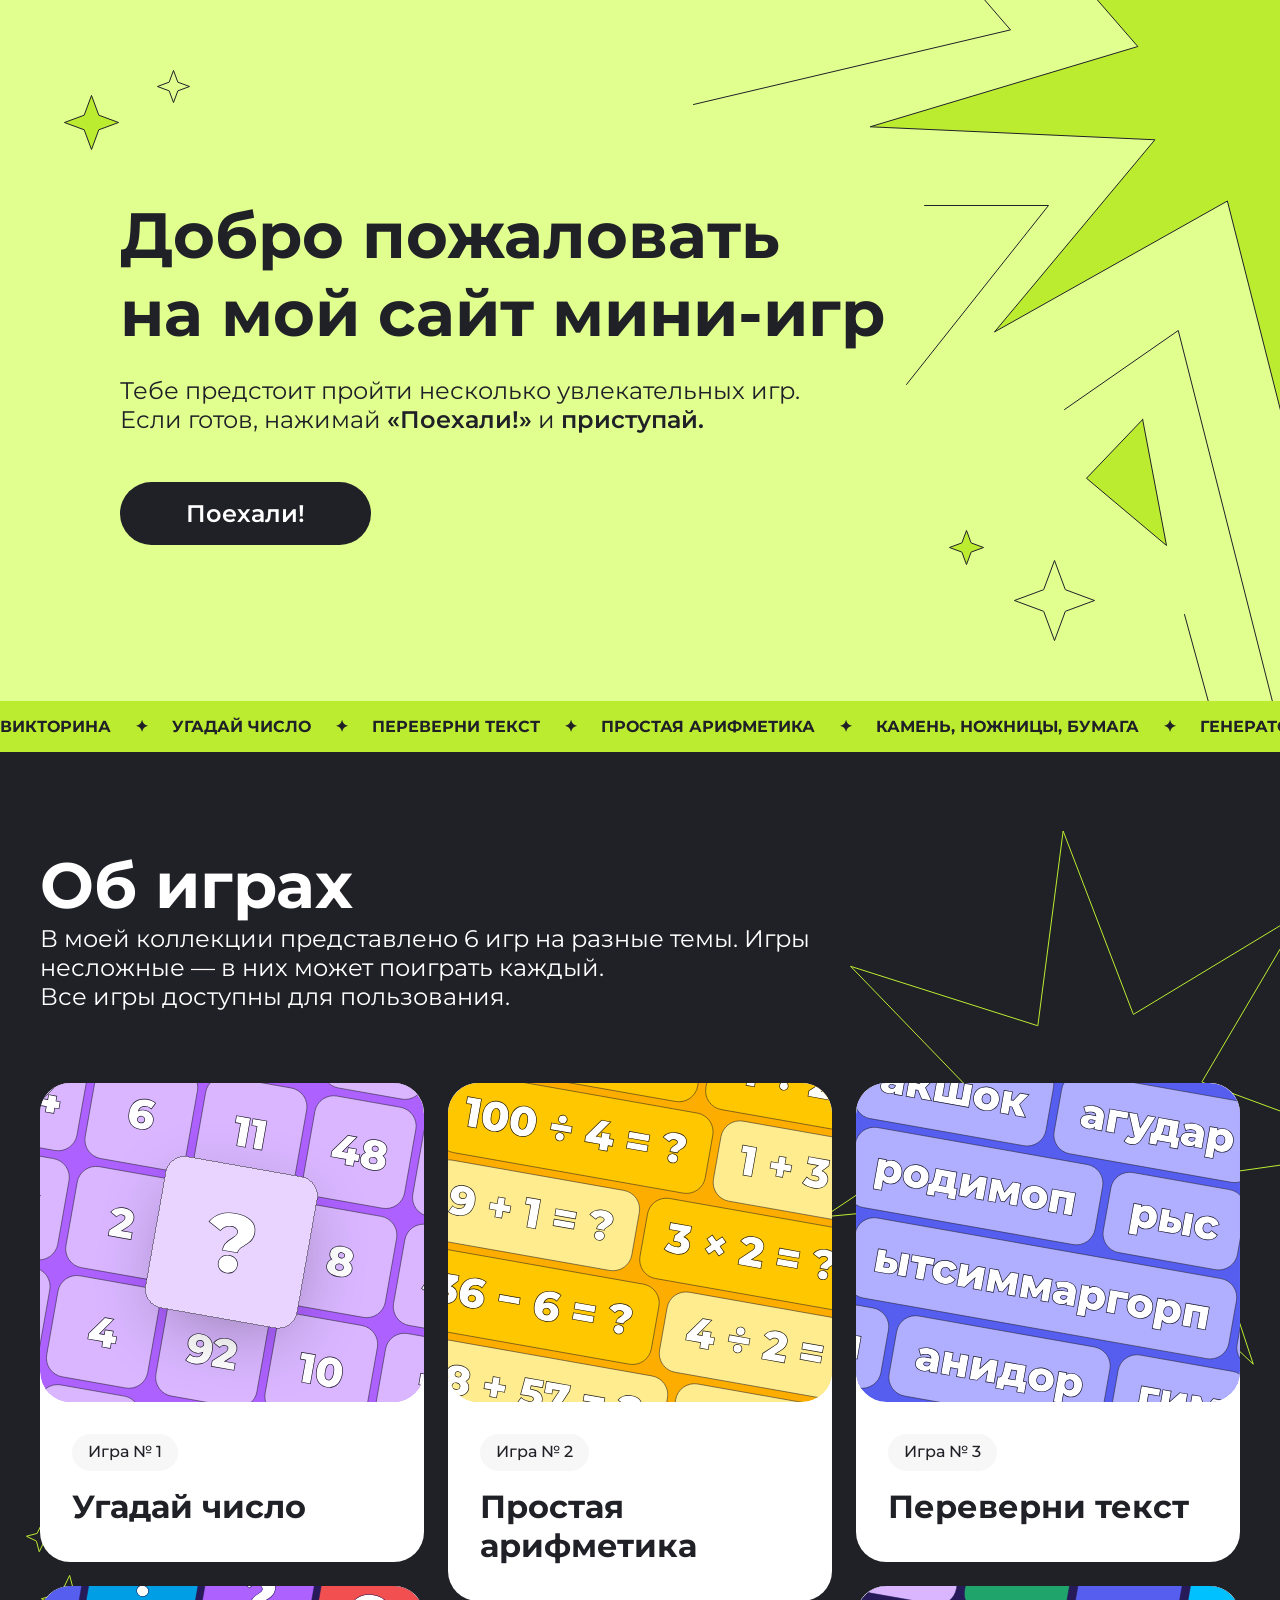
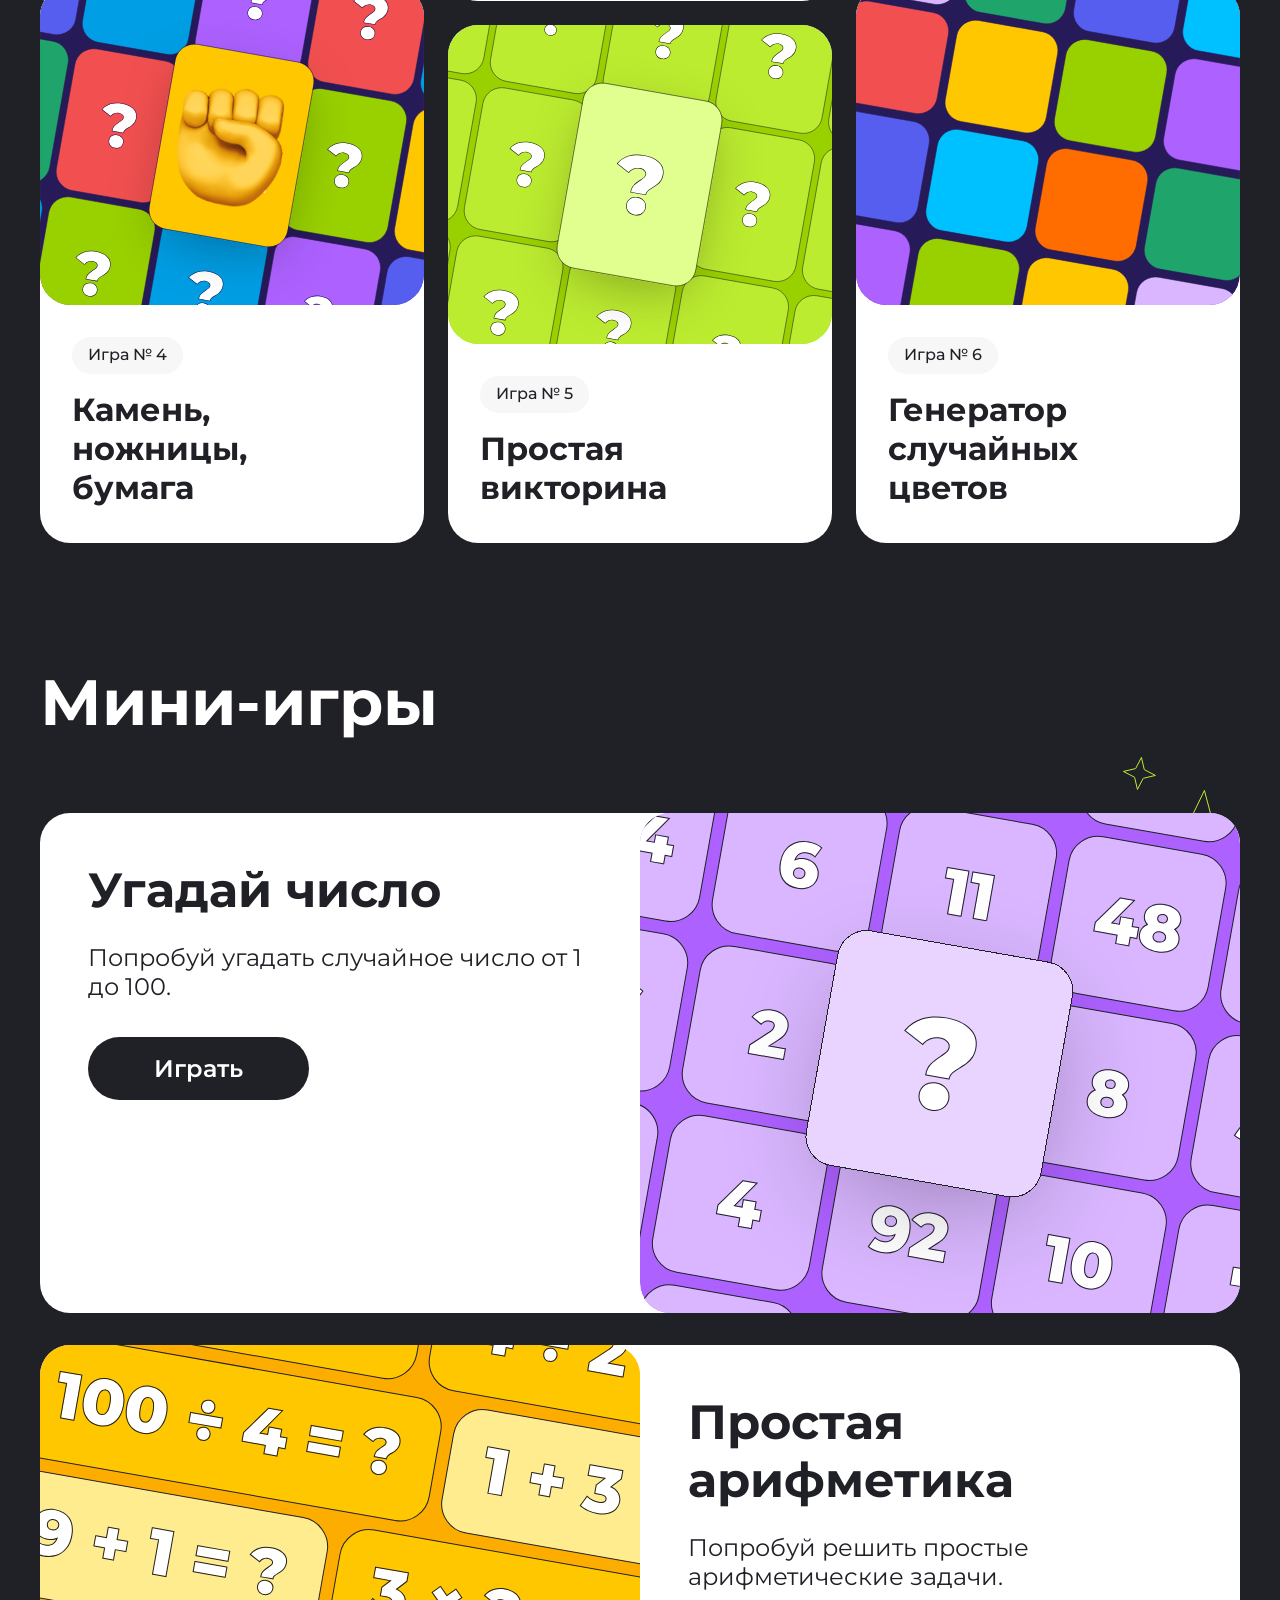
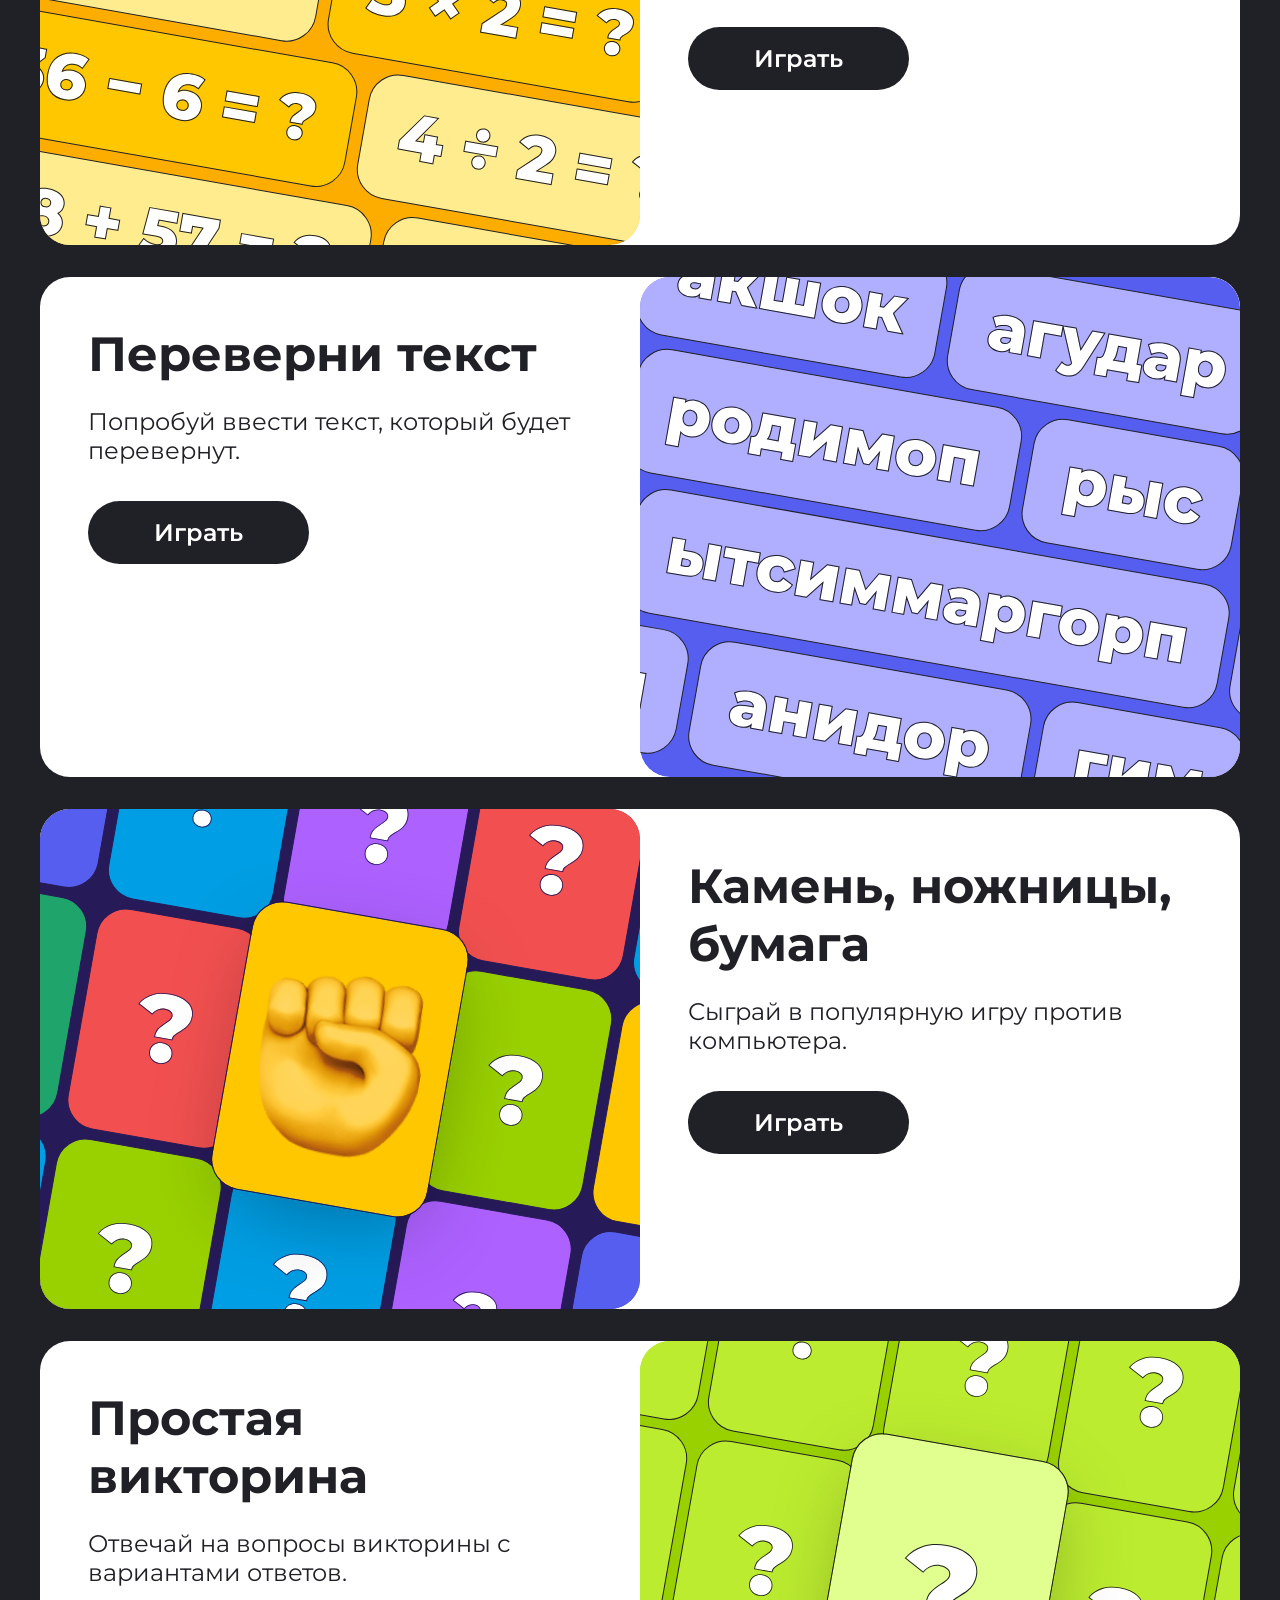
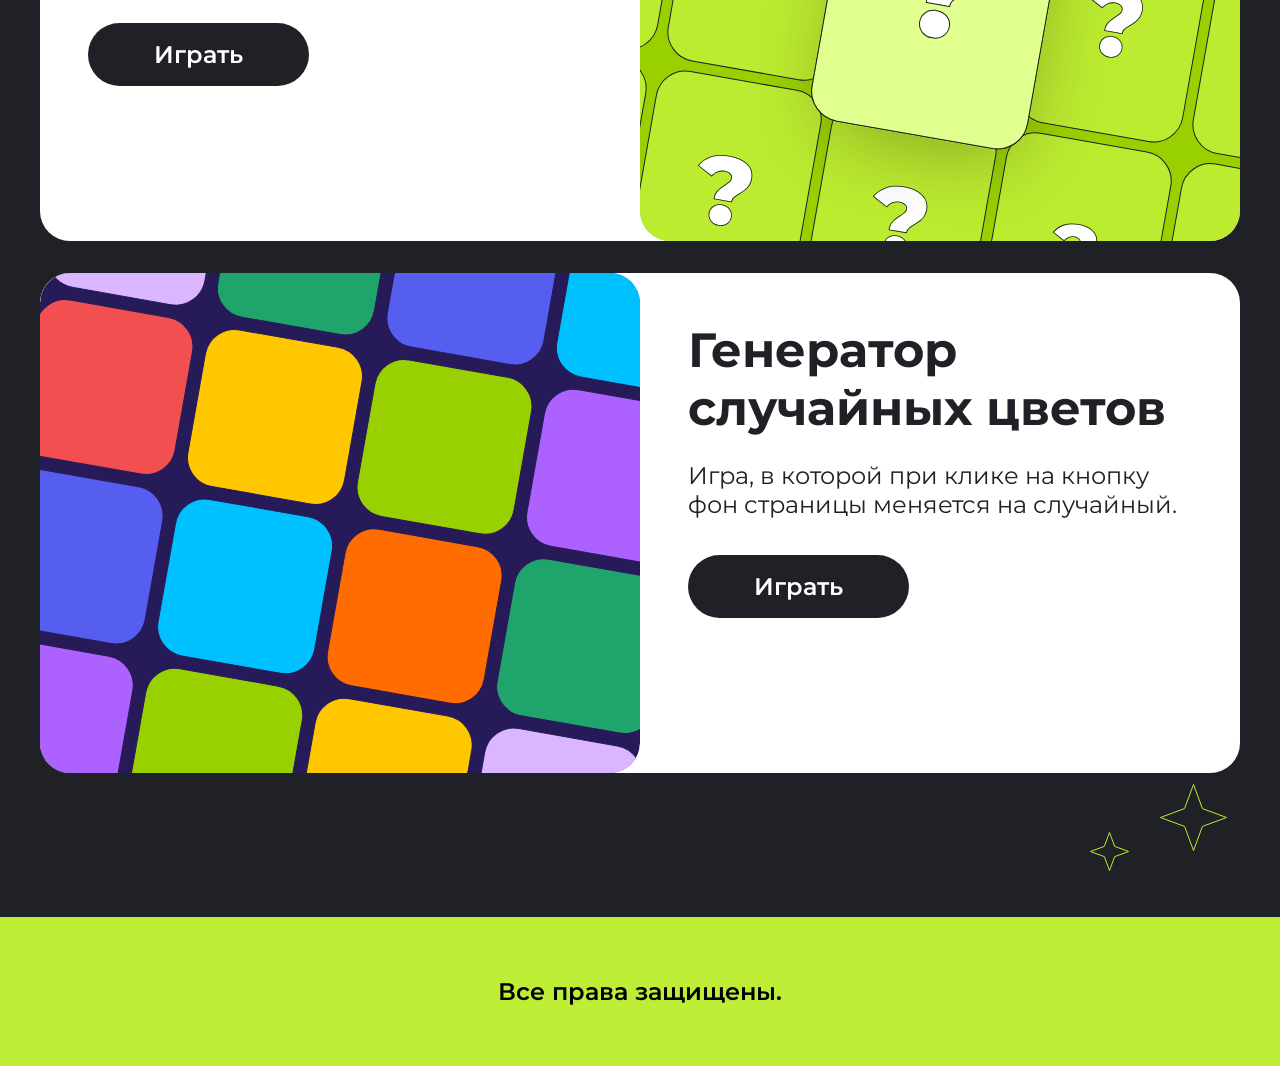
==== commit c1214ef7: "feat: add ticker animation and color generator (hw-10)" ====
--- a/index.html
+++ b/index.html
@@ -31,7 +31,41 @@
           <a href="#games" class="button">Поехали!</a>
         </div>
       </section>
-
+      <div class="ticker">
+        <div class="ticker__wrapper">
+          <!-- Два списка для бесконечной и плавной анимации -->
+          <!-- Первый список -->
+          <ul class="ticker__list">
+            <li class="ticker__item">Викторина</li>
+            <li class="ticker__item">✦</li>
+            <li class="ticker__item">Угадай число</li>
+            <li class="ticker__item">✦</li>
+            <li class="ticker__item">Переверни текст</li>
+            <li class="ticker__item">✦</li>
+            <li class="ticker__item">Простая арифметика</li>
+            <li class="ticker__item">✦</li>
+            <li class="ticker__item">Камень, ножницы, бумага</li>
+            <li class="ticker__item">✦</li>
+            <li class="ticker__item">Генератор случайных цветов</li>
+            <li class="ticker__item">✦</li>
+          </ul>
+          <!-- Второй точно такой же список -->
+          <ul class="ticker__list" aria-hidden="true">
+            <li class="ticker__item">Викторина</li>
+            <li class="ticker__item">✦</li>
+            <li class="ticker__item">Угадай число</li>
+            <li class="ticker__item">✦</li>
+            <li class="ticker__item">Переверни текст</li>
+            <li class="ticker__item">✦</li>
+            <li class="ticker__item">Простая арифметика</li>
+            <li class="ticker__item">✦</li>
+            <li class="ticker__item">Камень, ножницы, бумага</li>
+            <li class="ticker__item">✦</li>
+            <li class="ticker__item">Генератор случайных цветов</li>
+            <li class="ticker__item">✦</li>
+          </ul>
+        </div>
+      </div>
       <section class="games" id="games">
         <img src="./img/games-star-big.svg" class="games__star games__star--big" alt="" />
         <img src="./img/games-star-1.svg" class="games__star games__star--small-1" alt="" />
@@ -191,7 +225,7 @@
                 <div class="mini-games__info">
                   <h3 class="mini-games__card-title">Генератор случайных цветов</h3>
                   <p class="mini-games__description">Игра, в которой при клике на кнопку фон страницы меняется на случайный.</p>
-                  <a href="#" class="button">Играть!</a>
+                  <button class="button" onclick="playRandomColor()">Играть</button>
                 </div>
               </article>
             </li>
@@ -208,5 +242,6 @@
     <script src="./games/arithmetic.js"></script>
     <script src="./games/reverse-text.js"></script>
     <script src="./games/rock-paper-scissors.js"></script>
+    <script src="./games/color-generator.js"></script>
   </body>
 </html>
--- a/style.css
+++ b/style.css
@@ -1,6 +1,7 @@
 @charset "UTF-8";
 html {
   scroll-behavior: smooth;
+  transition: background-color 0.5s ease;
 }
 
 * {
@@ -11,6 +12,7 @@
 
 body {
   font-family: "Montserrat", Arial, sans-serif;
+  transition: background-color 0.5s ease;
 }
 
 button, input, select, textarea {
@@ -72,6 +74,42 @@
   font-weight: 600;
 }
 
+.ticker {
+  overflow: hidden;
+  background-color: #BCEC30;
+  padding: 16px 0;
+  width: 100%;
+}
+.ticker__wrapper {
+  display: flex;
+  width: -moz-max-content;
+  width: max-content;
+  animation: ticker-scroll 20s linear infinite;
+}
+.ticker__list {
+  display: flex;
+  align-items: center;
+  gap: 24px;
+  padding-right: 24px;
+  list-style: none;
+  margin: 0;
+}
+.ticker__item {
+  font-size: 16px;
+  font-weight: 700;
+  text-transform: uppercase;
+  color: #202027;
+  white-space: nowrap;
+}
+
+@keyframes ticker-scroll {
+  0% {
+    transform: translateX(0);
+  }
+  100% {
+    transform: translateX(-50%);
+  }
+}
 .button {
   text-decoration: none;
   display: inline-block;
@@ -411,9 +449,9 @@
     margin-bottom: 32px;
   }
   .fist--mini-games {
-    top: 80px;
-    left: 105px;
-    width: 130px;
+    top: 70px;
+    left: 120px;
+    width: 150px;
   }
   .footer {
     padding: 40px 0;
